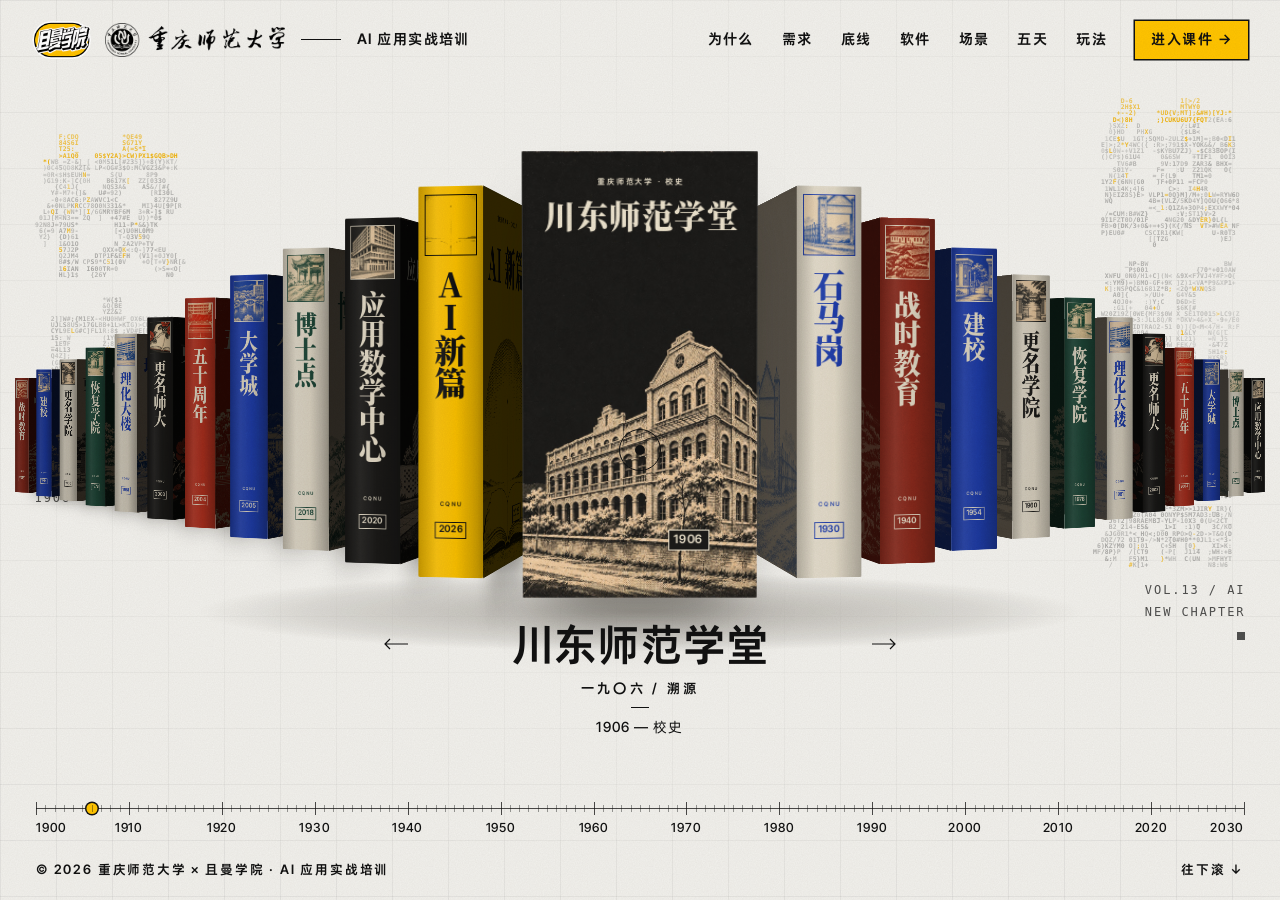
==== index.html @ 906b18b5 "重师大 AI 培训课件" ====
<!doctype html>
<html lang="zh-CN">
<head>
<meta charset="utf-8">
<meta name="viewport" content="width=device-width,initial-scale=1">
<title>重庆师范大学 · AI 应用实战培训</title>
<link rel="stylesheet" href="assets/fonts.css">
<link rel="stylesheet" href="assets/cover.css">
<link rel="stylesheet" href="assets/acts.css">
<link rel="stylesheet" href="assets/lab.css">
</head>
<body>
<div class="grain"></div>
<header class="top">
  <a class="brand lbl" href="#top"><img class="qm" src="img/brand/qieman.png" alt="且曼学院"><img class="cq" src="img/brand/cqnu-ink.png" alt="重庆师范大学"><i></i><span>AI 应用实战培训</span></a>
  <nav>
    <a class="lbl" href="#why">为什么</a>
    <a class="lbl" href="#needs">需求</a>
    <a class="lbl" href="#lines">底线</a>
    <a class="lbl" href="#tools">软件</a>
    <a class="lbl" href="#scenes">场景</a>
    <a class="lbl" href="#day1">五天</a>
    <a class="lbl" href="#rules">玩法</a>
    <a class="lbl cta" href="day.html?d=1">进入课件 →</a>
  </nav>
</header>

<!-- 第一幕：书架。滚一下翻一卷；最后一卷再滚一下（或点封面），停在《AI 新篇》上；再滚一下（或点书），掀开封面 -->
<canvas class="kanji kl" data-t="校史" aria-hidden="true"></canvas>
<canvas class="kanji kr" data-t="续新篇" aria-hidden="true"></canvas>
<div class="hud hl lbl" aria-hidden="true"><i></i>CQNU ARCHIVE<br>1906 — 2026</div>
<div class="hud hr lbl" aria-hidden="true">VOL.13 / AI<br>NEW CHAPTER<i></i></div>
<div class="floor" id="floor"></div>
<section class="shelf" id="shelf"><div class="stage" id="stage"></div></section>
<div class="play" id="play"><i></i></div>
<div class="cap" id="cap">
  <div class="mask mt"></div>
  <div class="mask ms"></div>
  <i class="rule"></i>
  <div class="mask my"></div>
</div>
<button class="arr prev" id="prev" aria-label="上一卷"><svg viewBox="0 0 25 12"><path d="M6 1L1 6l5 5M1 6h23"/></svg></button>
<button class="arr next" id="next" aria-label="下一卷"><svg viewBox="0 0 25 12"><path d="M19 1l5 5-5 5M24 6H1"/></svg></button>
<div class="tl" id="tl"><i class="line"></i><i class="dot" id="dot"></i></div>
<footer class="foot"><span class="lbl">© 2026 重庆师范大学 × 且曼学院 · AI 应用实战培训</span><span class="lbl">往下滚 ↓</span></footer>

<!-- 停在《AI 新篇》上时，左边的字 -->
<section class="tp" id="tp">
  <div class="m"><span class="lbl">重庆师范大学 × 且曼学院 / 2026</span></div>
  <div class="m"><h1>AI 新篇</h1></div>
  <div class="m"><p>五天 · 三个软件 · 每天带走一件作品</p></div>
  <div class="m"><span class="lbl hint">翻开 ↓</span></div>
</section>

<!-- 翻开之后的几幕：改文字直接改这里 -->
<main class="acts" id="acts" tabindex="-1">
<section class="act" id="why">
  <span class="ghost" aria-hidden="true">01</span>
  <header class="ah">
    <div class="m"><span class="lbl no"><b>01</b><i></i>WHY NOW</span></div>
    <div class="m"><h2>为什么是今年</h2></div>
  </header>
  <div class="whyw">
   <div class="why">
    <div class="wc rv" style="--i:0"><h3>国家在推</h3><ul><li><em>2025.08</em><span>国务院“人工智能+”行动</span></li><li><em>2026.04</em><span>教育部：教师智能素养标准、师范生培养改革</span></li></ul></div>
    <div class="wc rv" style="--i:1"><h3>规则已立</h3><ul><li><em>2025.09</em><span>AI 生成的内容，发布必须标识</span></li><li><em>2026.09</em><span>最高法：擅用他人形象构成侵权</span></li></ul></div>
    <div class="wc rv" style="--i:2"><h3>同行已动</h3><ul><li><em>北京大学</em><span>AI 宣传片《举火》</span></li><li><em>上海交大</em><span>AIGC 短片入选网信办年度精品</span></li></ul></div>
   </div>
  </div>
  <p class="punch rv" style="--i:4">师范院校宣传部门公开的 AIGC 作品还很少：<b>空白，也是机会。</b></p>
</section>
<section class="act pin" id="needs">
 <div class="sticky">
  <span class="ghost" aria-hidden="true">02</span>
  <header class="ah">
    <div class="m"><span class="lbl no"><b>02</b><i></i>NEEDS</span></div>
    <div class="m"><h2>26 条需求，其实是四类事</h2></div>
  </header>
  <div class="sw"><button type="button" class="on" data-v="a">原来的六类</button><button type="button" data-v="b">四类</button><span class="lbl">标签 = 第几天解决 · 往下滚自动重排</span></div>
  <div class="nd" id="nd" data-v="a">
   <div class="lay la on">
    <div class="grp a1"><div class="gh"><span>一 · 底线规范</span><b>3</b></div><div class="gl" data-slot="a1"><span class="chip" data-b="b5"><i>红线与保密</i><em>每天</em></span><span class="chip" data-b="b5"><i>版权与标识</i><em>D2</em></span><span class="chip" data-b="b5"><i>风险案例</i><em>D1</em></span></div></div>
    <div class="grp a2"><div class="gh"><span>二 · 基础工具入门</span><b>3</b></div><div class="gl" data-slot="a2"><span class="chip" data-b="b1"><i>提示词写法</i><em>每天</em></span><span class="chip" data-b="b1"><i>润色、摘要、纪要</i><em>D1</em></span><span class="chip" data-b="b4"><i>工具对比与台账</i><em>D1</em></span></div></div>
    <div class="grp a3"><div class="gh"><span>三 · 新闻稿件、通稿、采访素材</span><b>12</b></div><div class="gl" data-slot="a3"><span class="chip" data-b="b1"><i>新闻初稿与导语</i><em>D1</em></span><span class="chip" data-b="b1"><i>采访提纲</i><em>D4</em></span><span class="chip" data-b="b1"><i>事实校验</i><em>D4</em></span><span class="chip" data-b="b4"><i>新闻问答机器人</i><em>D5</em></span><span class="chip" data-b="b4"><i>AI 选题库</i><em>D4</em></span><span class="chip" data-b="b1"><i>推文与短视频脚本</i><em>D1</em></span><span class="chip" data-b="b2"><i>配图与海报</i><em>D2</em></span><span class="chip" data-b="b3"><i>字幕与辅助剪辑</i><em>D3</em></span><span class="chip" data-b="b3"><i>数字人、配音、配乐</i><em>D3</em></span><span class="chip" data-b="b4"><i>全流程方法</i><em>D4</em></span><span class="chip" data-b="b2"><i>素材审核与标识</i><em>D2</em></span><span class="chip" data-b="b2"><i>VI 规范初审</i><em>D5</em></span></div></div>
    <div class="grp a4"><div class="gh"><span>四 · 公文、通知、台账、会务</span><b>3</b></div><div class="gl" data-slot="a4"><span class="chip" data-b="b1"><i>方案、总结、通知</i><em>D1</em></span><span class="chip" data-b="b1"><i>表格与台账</i><em>D1</em></span><span class="chip" data-b="b1"><i>公文格式</i><em>D1</em></span></div></div>
    <div class="grp a5"><div class="gh"><span>五 · 理论学习、理论宣讲</span><b>3</b></div><div class="gl" data-slot="a5"><span class="chip" data-b="b1"><i>宣讲稿与提纲</i><em>D1</em></span><span class="chip" data-b="b1"><i>学习简报</i><em>D1</em></span><span class="chip" data-b="b1"><i>表述校对</i><em>D4</em></span></div></div>
    <div class="grp a6"><div class="gh"><span>六 · 舆情风控</span><b>2</b></div><div class="gl" data-slot="a6"><span class="chip" data-b="b4"><i>涉校信息研判</i><em>D5</em></span><span class="chip" data-b="b1"><i>处置预案与推演</i><em>D4</em></span></div></div>
   </div>
   <div class="lay lb">
    <div class="grp b1"><div class="gh"><u>文</u><span>文本类</span><b>13</b></div><div class="gl" data-slot="b1"></div></div>
    <div class="grp b2"><div class="gh"><u>图</u><span>图片类</span><b>3</b></div><div class="gl" data-slot="b2"></div></div>
    <div class="grp b3"><div class="gh"><u>影</u><span>视频类</span><b>2</b></div><div class="gl" data-slot="b3"></div></div>
    <div class="grp b4"><div class="gh"><u>码</u><span>代码类</span><b>5</b></div><div class="gl" data-slot="b4"></div></div>
    <div class="grp b5"><div class="gh"><span>底线规范</span><b>3</b></div><div class="gl" data-slot="b5"></div></div>
   </div>
  </div>
  <p class="punch pb">四类学会了，<b>所有工作都能套，教学也一样。</b></p>
 </div>
</section>
<section class="act dark" id="lines">
  <span class="ghost" aria-hidden="true">03</span>
  <header class="ah">
    <div class="m"><span class="lbl no"><b>03</b><i></i>RULES</span></div>
    <div class="m"><h2>先说底线</h2></div>
  </header>
  <ol class="ln">
    <li class="rv" style="--i:0"><svg viewBox="0 0 48 48"><rect x="9" y="21" width="30" height="20"/><path d="M15 21v-6a9 9 0 0 1 18 0v6M24 28v6"/></svg><h3>保密</h3><p>涉密、未公开、个人信息，不进联网 AI</p></li>
    <li class="rv" style="--i:1"><svg viewBox="0 0 48 48"><path d="M8 12h32v20H22l-8 7v-7H8z"/><path d="M16 20h16M16 26h10"/></svg><h3>表述</h3><p>以权威原文为准，标出处</p></li>
    <li class="rv" style="--i:2"><svg viewBox="0 0 48 48"><path d="M10 8h28v32H10z"/><path d="M16 18l3 3 6-6M16 30l3 3 6-6M29 19h4M29 31h4"/></svg><h3>事实</h3><p>人名、职务、时间、数字，逐条核</p></li>
    <li class="rv" style="--i:3"><svg viewBox="0 0 48 48"><circle cx="24" cy="18" r="8"/><path d="M9 41c1-9 7-13 15-13s14 4 15 13"/><path d="M36 8l4 4M40 8l-4 4"/></svg><h3>版权和肖像</h3><p>校徽用官方文件；真人形象要本人同意</p></li>
    <li class="rv" style="--i:4"><svg viewBox="0 0 48 48"><path d="M8 8h16l17 17-16 16L8 24z"/><circle cx="17" cy="17" r="3"/></svg><h3>标识</h3><p>对外发布，加 AI 标识</p></li>
  </ol>
  <p class="punch rv" style="--i:6">AI 出初稿，<b>人来核对和拍板。</b></p>
</section>
<section class="act" id="tools">
  <span class="ghost" aria-hidden="true">04</span>
  <header class="ah">
    <div class="m"><span class="lbl no"><b>04</b><i></i>TOOLS</span></div>
    <div class="m"><h2>四类事，三个软件就够</h2></div>
  </header>
  <div class="map" id="map">
   <div class="tyr">
    <div class="tn rv" style="--i:0" data-t="t1"><u>文</u><span>文本类</span><em>13 条</em></div>
    <div class="tn rv" style="--i:1" data-t="t2"><u>图</u><span>图片类</span><em>3 条</em></div>
    <div class="tn rv" style="--i:2" data-t="t3"><u>影</u><span>视频类</span><em>2 条</em></div>
    <div class="tn rv" style="--i:3" data-t="t4"><u>码</u><span>代码类</span><em>5 条</em></div>
   </div>
   <svg class="wires" id="wires" aria-hidden="true"></svg>
   <div class="tlr">
    <div class="tc rv" style="--i:5" data-from="t1 t4"><figure class="shot"><img src="img/tool/wb-site.jpg" alt="WorkBuddy 官网截图"></figure><div class="th"><img class="lg" src="img/tool/wb.svg" alt=""><h3>WorkBuddy</h3><span class="lbl">第 1、4 天</span></div><p class="what">腾讯出的 AI 办公助手。说一句话，它自己动手，交付文档、表格、PPT。</p><ul class="can"><li>读写文件夹</li><li>技能</li><li>定时任务</li><li>手机派活</li></ul></div>
    <div class="tc rv" style="--i:6" data-from="t2 t3"><figure class="shot"><img src="img/tool/rh-site.jpg" alt="RunningHub 官网截图"></figure><div class="th"><img class="lg" src="img/tool/rh.png" alt=""><h3>RunningHub</h3><span class="lbl">第 2、3 天</span></div><p class="what">国内的云端出图、出视频平台。</p><ul class="can"><li>海报配图</li><li>图生视频</li><li>数字人、配音</li></ul></div>
    <div class="tc rv" style="--i:7" data-from="t4"><figure class="shot"><img src="img/tool/ds-site.jpg" alt="DeepSeek Harness 官网截图"></figure><div class="th"><img class="lg" src="img/tool/ds.png" alt=""><h3>DeepSeek Harness</h3><span class="lbl">第 5 天</span></div><p class="what">深度求索开源的智能体工作台，装在自己电脑上。</p><ul class="can"><li>本地工作区</li><li>插件</li><li>自己的工作台</li></ul></div>
   </div>
  </div>
</section>
<section class="act" id="scenes">
  <span class="ghost" aria-hidden="true">05</span>
  <header class="ah">
    <div class="m"><span class="lbl no"><b>05</b><i></i>SCENES</span></div>
    <div class="m"><h2>学一个，会一类</h2></div>
  </header>
  <div class="scs">
   <div class="scc rv" style="--i:0"><div class="sci n1"><img src="img/day/d1.jpg" alt="" loading="lazy"></div><div class="lt"><u>文</u><h3>文本类</h3></div><p><b>课上做</b>一页简报 · 热点早报 · 汇报稿</p><p><b>之后自己能做</b>新闻稿、推文、纪要、公文、教案</p></div>
   <div class="scc rv" style="--i:1"><div class="sci n3"><img src="img/poster/p03.jpg" alt="" loading="lazy"><img src="img/poster/p04.jpg" alt="" loading="lazy"><img src="img/poster/p09.jpg" alt="" loading="lazy"></div><div class="lt"><u>图</u><h3>图片类</h3></div><p><b>课上做</b>活动海报 · 老照片修复</p><p><b>之后自己能做</b>表情包、节气海报、绘本、课件配图</p></div>
   <div class="scc rv" style="--i:2"><div class="sci n2"><img src="img/video/v1.jpg" alt="" loading="lazy"><img src="img/video/v2.jpg" alt="" loading="lazy"></div><div class="lt"><u>影</u><h3>视频类</h3></div><p><b>课上做</b>15 秒校园短片</p><p><b>之后自己能做</b>宣传片、今昔对比、数字人播报、微课</p></div>
   <div class="scc rv" style="--i:3"><div class="sci n3"><img src="img/works/album-shelf.jpg" alt="" loading="lazy"><img src="img/works/neuron.jpg" alt="" loading="lazy"><img src="img/works/lushan.jpg" alt="" loading="lazy"></div><div class="lt"><u>码</u><h3>代码类</h3></div><p><b>课上做</b>活动出整套 · 数字员工</p><p><b>之后自己能做</b>选题提醒、教学小游戏、互动课件</p></div>
  </div>
  <a class="cases rv" style="--i:5" href="https://cqnu-ai-cases.vercel.app" target="_blank" rel="noopener">
   <div class="ct"><b class="cu" data-to="100">0</b><sup>+</sup><strong>课后还有 100 多个案例</strong><span class="lbl">打开案例库 →</span></div>
   <div class="mq"><div class="mr"><img src="img/works/album-shelf.jpg" alt="" loading="lazy"><img src="img/works/neuron.jpg" alt="" loading="lazy"><img src="img/works/invite-poster.jpg" alt="" loading="lazy"><img src="img/works/lushan.jpg" alt="" loading="lazy"><img src="img/works/sketchbook.jpg" alt="" loading="lazy"><img src="img/works/root-lab.jpg" alt="" loading="lazy"><img src="img/works/grad-poster-1.jpg" alt="" loading="lazy"><img src="img/works/album-shelf.jpg" alt="" loading="lazy"><img src="img/works/neuron.jpg" alt="" loading="lazy"><img src="img/works/invite-poster.jpg" alt="" loading="lazy"><img src="img/works/lushan.jpg" alt="" loading="lazy"><img src="img/works/sketchbook.jpg" alt="" loading="lazy"><img src="img/works/root-lab.jpg" alt="" loading="lazy"><img src="img/works/grad-poster-1.jpg" alt="" loading="lazy"></div><div class="mr rev"><img src="img/works/album-open.jpg" alt="" loading="lazy"><img src="img/works/orbital.jpg" alt="" loading="lazy"><img src="img/works/poster-formal.jpg" alt="" loading="lazy"><img src="img/works/train-lab.jpg" alt="" loading="lazy"><img src="img/works/lushan-2.jpg" alt="" loading="lazy"><img src="img/works/neuron-soma.jpg" alt="" loading="lazy"><img src="img/works/album-wall.jpg" alt="" loading="lazy"><img src="img/works/album-open.jpg" alt="" loading="lazy"><img src="img/works/orbital.jpg" alt="" loading="lazy"><img src="img/works/poster-formal.jpg" alt="" loading="lazy"><img src="img/works/train-lab.jpg" alt="" loading="lazy"><img src="img/works/lushan-2.jpg" alt="" loading="lazy"><img src="img/works/neuron-soma.jpg" alt="" loading="lazy"><img src="img/works/album-wall.jpg" alt="" loading="lazy"></div></div>
  </a>
</section>
<section class="act day" id="day1">
  <div class="dw">
   <div class="dl">
    <div class="m"><span class="lbl no"><b>第 1 天</b><i></i><img class="lg" src="img/tool/wb.svg" alt="">WorkBuddy</span></div>
    <div class="m"><h2>AI 智能体与办公提效</h2></div>
    <div class="con rv" style="--i:1"><span class="lbl">先讲清楚</span><button type="button" data-x="agent">Agent<i>▸</i></button><button type="button" data-x="mcp">MCP<i>▸</i></button><button type="button" data-x="skill">Skill<i>▸</i></button></div>
    <div class="rl rv" style="--i:2"><span class="lbl">带着做</span><button type="button" data-r="0" class="on">宣传部</button><button type="button" data-r="1">二级部门</button><button type="button" data-r="2">教学岗</button><button type="button" data-r="3">学生</button></div>
    <ol class="cs3">
     <li class="rv" style="--i:3"><b>01</b><h3>一份材料变一页简报</h3><p><em data-r="0" class="on">讲话稿、活动通稿</em><em data-r="1">本单位的通知、总结</em><em data-r="2">一节课的教案或一篇课文</em><em data-r="3">一篇论文或课程笔记</em></p></li>
     <li class="rv" style="--i:4"><b>02</b><h3>热点早报</h3><p><em data-r="0" class="on">宣传和理论热点</em><em data-r="1">本领域动态（学工、教务、科研）</em><em data-r="2">本学科的教研动态</em><em data-r="3">教资、考研、招聘信息</em></p></li>
     <li class="rv" style="--i:5"><b>03</b><h3>向上汇报的稿子</h3><p><em data-r="0" class="on">公众号年度运营汇报</em><em data-r="1">本单位账号数据或年度工作总结</em><em data-r="2">学期教学总结、成绩分析</em><em data-r="3">实习总结、社团或学生会述职</em></p></li>
     <li class="rv" style="--i:6"><b>04</b><h3>把自己的写法存成技能</h3><p><em data-r="0" class="on">学校新闻稿的写法</em><em data-r="1">本单位通知的格式</em><em data-r="2">自己的教案模板</em><em data-r="3">课程论文的格式</em></p></li>
    </ol>
    <div class="out rv" style="--i:7"><span class="lbl">带走</span>每天推到手机的早报 · 一个自己的写作技能</div>
    <a class="lbl go1 rv" style="--i:8" href="day.html?d=1">打开第 1 天的课件 →</a>
   </div>
   <div class="dr"><img src="img/day/d1.jpg" alt="" loading="lazy"><b class="dn">01</b><span class="lbl dk">DAY 1 / 5</span><span class="lbl dt2"><img class="lg" src="img/tool/wb.svg" alt="">WorkBuddy</span></div>
  </div>
</section>
<section class="act day" id="day2">
  <div class="dw">
   <div class="dl">
    <div class="m"><span class="lbl no"><b>第 2 天</b><i></i><img class="lg" src="img/tool/rh.png" alt="">RunningHub</span></div>
    <div class="m"><h2>AIGC 视觉创作</h2></div>
    <div class="con rv" style="--i:1"><span class="lbl">先讲清楚</span><button type="button" data-x="diffuse">生图原理<i>▸</i></button><button type="button" data-x="prompt">提示词六要素<i>▸</i></button></div>
    <div class="rl rv" style="--i:2"><span class="lbl">带着做</span><button type="button" data-r="0" class="on">宣传部</button><button type="button" data-r="1">二级部门</button><button type="button" data-r="2">教学岗</button><button type="button" data-r="3">学生</button></div>
    <ol class="cs3">
     <li class="rv" style="--i:3"><b>01</b><h3>活动海报</h3><p><em data-r="0" class="on">新闻宣传活动月</em><em data-r="1">本单位的讲座、会议</em><em data-r="2">课程封面、公开课</em><em data-r="3">社团招新、班会</em></p></li>
     <li class="rv" style="--i:4"><b>02</b><h3>老照片修复上色</h3><p><em data-r="0" class="on">校史老照片</em><em data-r="1">院系老照片</em><em data-r="2">学科史料图片</em><em data-r="3">家里的老照片</em></p></li>
     <li class="rv" style="--i:5"><b>03</b><h3>一图读懂</h3><p><em data-r="0" class="on">讲话要点</em><em data-r="1">办事流程、指南</em><em data-r="2">一节课的知识点</em><em data-r="3">课程笔记</em></p></li>
     <li class="rv" style="--i:6"><b>04</b><h3>节日海报、表情包</h3><p><em data-r="0" class="on">学校官方账号</em><em data-r="1">本单位公众号</em><em data-r="2">班级群</em><em data-r="3">社团账号</em></p></li>
    </ol>
    <div class="out rv" style="--i:7"><span class="lbl">带走</span>一张能发的海报 · 一组修复好的老照片</div>
    <a class="lbl go1 rv" style="--i:8" href="day.html?d=2">打开第 2 天的课件 →</a>
   </div>
   <div class="dr"><img src="img/day/d2.jpg" alt="" loading="lazy"><b class="dn">02</b><span class="lbl dk">DAY 2 / 5</span><span class="lbl dt2"><img class="lg" src="img/tool/rh.png" alt="">RunningHub</span></div>
  </div>
</section>
<section class="act day" id="day3">
  <div class="dw">
   <div class="dl">
    <div class="m"><span class="lbl no"><b>第 3 天</b><i></i><img class="lg" src="img/tool/rh.png" alt="">RunningHub · 剪映</span></div>
    <div class="m"><h2>AIGC 视频创作</h2></div>
    <div class="con rv" style="--i:1"><span class="lbl">先讲清楚</span><button type="button" data-x="vtypes">视频生成的几类<i>▸</i></button><button type="button" data-x="camera">镜头语言<i>▸</i></button></div>
    <div class="rl rv" style="--i:2"><span class="lbl">带着做</span><button type="button" data-r="0" class="on">宣传部</button><button type="button" data-r="1">二级部门</button><button type="button" data-r="2">教学岗</button><button type="button" data-r="3">学生</button></div>
    <ol class="cs3">
     <li class="rv" style="--i:3"><b>01</b><h3>三张照片，变 15 秒短片</h3><p><em data-r="0" class="on">校园风景</em><em data-r="1">本单位活动照片</em><em data-r="2">课堂、实验照片</em><em data-r="3">社团活动照片</em></p></li>
     <li class="rv" style="--i:4"><b>02</b><h3>老照片动起来</h3><p><em data-r="0" class="on">校史老照片</em><em data-r="1">院系老照片</em><em data-r="2">学科人物、史料</em><em data-r="3">毕业合影</em></p></li>
     <li class="rv" style="--i:5"><b>03</b><h3>数字人播报</h3><p><em data-r="0" class="on">一条校园新闻</em><em data-r="1">一则通知</em><em data-r="2">微课开场</em><em data-r="3">自我介绍</em></p></li>
     <li class="rv" style="--i:6"><b>04</b><h3>活动快剪</h3><p><em data-r="0" class="on">开学典礼</em><em data-r="1">本单位的一场活动</em><em data-r="2">公开课片段</em><em data-r="3">晚会、比赛</em></p></li>
    </ol>
    <div class="out rv" style="--i:7"><span class="lbl">带走</span>一条 15 秒短片 · 一条自选短片</div>
    <a class="lbl go1 rv" style="--i:8" href="day.html?d=3">打开第 3 天的课件 →</a>
   </div>
   <div class="dr"><img src="img/day/d3.jpg" alt="" loading="lazy"><b class="dn">03</b><span class="lbl dk">DAY 3 / 5</span><span class="lbl dt2"><img class="lg" src="img/tool/rh.png" alt="">RunningHub · 剪映</span></div>
  </div>
</section>
<section class="act day" id="day4">
  <div class="dw">
   <div class="dl">
    <div class="m"><span class="lbl no"><b>第 4 天</b><i></i><img class="lg" src="img/tool/wb.svg" alt="">WorkBuddy · RunningHub</span></div>
    <div class="m"><h2>宣传工作流与自动化</h2></div>
    <div class="con rv" style="--i:1"><span class="lbl">先讲清楚</span><button type="button" data-x="flow">工作流和检查点<i>▸</i></button></div>
    <div class="rl rv" style="--i:2"><span class="lbl">带着做</span><button type="button" data-r="0" class="on">宣传部</button><button type="button" data-r="1">二级部门</button><button type="button" data-r="2">教学岗</button><button type="button" data-r="3">学生</button></div>
    <ol class="cs3">
     <li class="rv" style="--i:3"><b>01</b><h3>一场活动的宣传，一次出齐</h3><p><em data-r="0" class="on">办学 120 周年、美术展开幕式</em><em data-r="1">本单位的一场活动</em><em data-r="2">一堂公开课</em><em data-r="3">一场社团活动</em></p></li>
     <li class="rv" style="--i:4"><b>02</b><h3>数字员工</h3><p><em data-r="0" class="on">早报、校历选题提醒</em><em data-r="1">周报、截止日期提醒</em><em data-r="2">备课资料、作业提醒</em><em data-r="3">考试、报名提醒</em></p></li>
     <li class="rv" style="--i:5"><b>03</b><h3>黑客松</h3><p><em class="on">抽命题，现场做</em></p></li>
    </ol>
    <div class="out rv" style="--i:7"><span class="lbl">带走</span>“活动出整套”技能 · 一个自动跑的数字员工</div>
    <a class="lbl go1 rv" style="--i:8" href="day.html?d=4">打开第 4 天的课件 →</a>
   </div>
   <div class="dr"><img src="img/day/d4.jpg" alt="" loading="lazy"><b class="dn">04</b><span class="lbl dk">DAY 4 / 5</span><span class="lbl dt2"><img class="lg" src="img/tool/wb.svg" alt="">WorkBuddy · RunningHub</span></div>
  </div>
</section>
<section class="act day" id="day5">
  <div class="dw">
   <div class="dl">
    <div class="m"><span class="lbl no"><b>第 5 天</b><i></i><img class="lg" src="img/tool/ds.png" alt="">DeepSeek Harness</span></div>
    <div class="m"><h2>综合应用与成果展示</h2></div>
    <div class="con rv" style="--i:1"><span class="lbl">先讲清楚</span><button type="button" data-x="harness">模型和底盘<i>▸</i></button></div>
    <div class="rl rv" style="--i:2"><span class="lbl">带着做</span></div>
    <ol class="cs3">
     <li class="rv" style="--i:3"><b>01</b><h3>内容工作台</h3><p><em class="on">演示</em></p></li>
     <li class="rv" style="--i:4"><b>02</b><h3>我教你一招</h3><p><em class="on">每人 3 分钟</em></p></li>
     <li class="rv" style="--i:5"><b>03</b><h3>路演和颁奖</h3><p><em class="on">每组一位</em></p></li>
    </ol>
    <div class="out rv" style="--i:7"><span class="lbl">带走</span>个人作品集 · “AI 种子教师”工牌</div>
    <a class="lbl go1 rv" style="--i:8" href="day.html?d=5">打开第 5 天的课件 →</a>
   </div>
   <div class="dr"><img src="img/day/d5.jpg" alt="" loading="lazy"><b class="dn">05</b><span class="lbl dk">DAY 5 / 5</span><span class="lbl dt2"><img class="lg" src="img/tool/ds.png" alt="">DeepSeek Harness</span></div>
  </div>
</section>
<section class="act" id="rules">
 <div class="pw">
  <div class="pleft">
  <header class="ah">
    <div class="m"><span class="lbl no"><b>07</b><i></i>PLAY</span></div>
    <div class="m"><h2>怎么玩</h2></div>
  </header>
   <ol class="pl" id="pl">
    <li class="rv on" style="--i:1" data-v="0"><b>01</b><h3>AI 工牌</h3><p>课表、提醒、交作业、看分数</p></li>
    <li class="rv" style="--i:2" data-v="1"><b>02</b><h3>组队</h3><p>第 2 或第 3 天，4–5 人一组</p></li>
    <li class="rv" style="--i:3" data-v="2"><b>03</b><h3>比赛</h3><p>当天作品 + 限时挑战卡</p></li>
    <li class="rv" style="--i:4" data-v="3"><b>04</b><h3>排名</h3><p>评委打分 + 观众投票，只公布前三</p></li>
    <li class="rv" style="--i:5" data-v="4"><b>05</b><h3>奖惩</h3><p>垫底转趣味转盘；交齐作品，解锁“AI 种子教师”</p></li>
   </ol>
  </div>
  <div class="hang" id="hang">
   <div class="lany"><i class="s1"><em>QIEMAN · CQNU AI · QIEMAN · CQNU AI · QIEMAN · CQNU AI · QIEMAN · CQNU AI</em></i><i class="s2"><em>CQNU AI · QIEMAN · CQNU AI · QIEMAN · CQNU AI · QIEMAN · CQNU AI · QIEMAN</em></i><i class="buckle"></i><i class="ring"></i><i class="hook"></i></div>
   <div class="pp3" id="pp3"><div class="pp" id="pp">
     <i class="ppb"></i><i class="ppe e1"></i><i class="ppe e2"></i><i class="ppe e3"></i><i class="ppe e4"></i><i class="ppe e5"></i>
     <div class="ppf">
      <i class="scw a"></i><i class="scw b"></i><i class="scw c"></i><i class="scw d"></i><i class="led"></i><i class="knob"></i><i class="usb"></i><i class="wire"></i>
      <div class="bez"><div class="scr" id="scr">
       <div class="st"><b>09:40</b><span>MON</span><em><u></u>85%</em></div>
       <div class="vw on" data-v="0"><div class="who"><img src="img/badge/avatar.png" alt=""><div><strong>示例学员</strong><span>Token值</span><b>666</b><i><u></u></i><small>/ 40000</small></div></div><div class="tiles"><span class="on">GAME<svg viewBox="0 0 24 24"><path d="M6 3l15 9-15 9z"/></svg></span><span>IMAGE<svg viewBox="0 0 24 24"><path d="M2 4h20v16H2z M5 17l5-6 4 4 2-2 3 4z"/></svg></span></div></div>
       <div class="vw" data-v="1"><div class="vh">TEAM 03</div><div class="team"><i></i><i></i><i></i><i></i><i class="add">+</i></div><div class="vs">4 / 5 人</div><div class="vb">等待队友加入</div></div>
       <div class="vw" data-v="2"><div class="vh">限时挑战</div><div class="clock">14:59</div><div class="vs">今日命题</div><div class="vb y">活动海报</div></div>
       <div class="vw" data-v="3"><div class="vh">RANK</div><ol class="rank"><li><b>1</b><i style="--w:96%"></i></li><li><b>2</b><i style="--w:82%"></i></li><li><b>3</b><i style="--w:71%"></i></li></ol><div class="vs">只公布前三</div></div>
       <div class="vw" data-v="4"><div class="vh">UNLOCKED</div><div class="wheel"></div><div class="vb y">AI 种子教师</div></div>
      </div></div>
      <div class="plate"><i></i><span>The Open Wearable AI Passport</span></div><i class="spk"></i>
     </div>
     <div class="ppg"><i class="slot"></i><i class="sbtn b1"></i><i class="sbtn b2"></i><i class="sbtn b3"></i></div>
   </div></div>
  </div>
 </div>
</section>
<section class="act" id="take">
  <span class="ghost" aria-hidden="true">08</span>
  <header class="ah">
    <div class="m"><span class="lbl no"><b>08</b><i></i>AFTER</span></div>
    <div class="m"><h2>五天之后，带走这些</h2></div>
  </header>
  <div class="tk6">
   <div class="tkc rv" style="--i:0"><b>01</b><h3>作品集</h3><p>每人一个能分享的链接</p></div>
   <div class="tkc rv" style="--i:1"><b>02</b><h3>技能和数字员工</h3><p>回去接着用</p></div>
   <div class="tkc rv" style="--i:2"><b>03</b><h3>工牌和证书</h3><p>“AI 种子教师”</p></div>
   <div class="tkc rv" style="--i:3"><b>04</b><h3>100+ 案例库</h3><p>照着扩展，持续更新</p></div>
   <div class="tkc rv" style="--i:4"><b>05</b><h3>内容工作台</h3><p>结业当天装进电脑</p></div>
   <div class="tkc rv" style="--i:5"><b>06</b><h3>班级群</h3><p>资料、回放、答疑</p></div>
  </div>
  <div class="by rv" style="--i:6"><img src="img/brand/cqnu-ink.png" alt="重庆师范大学"><i>×</i><img src="img/brand/qieman.png" alt="且曼学院"></div>
  <a class="go rv" style="--i:7" href="day.html?d=1"><span class="lbl">开始上课</span><strong>进入第 1 天</strong><i>→</i></a>
</section>
</main>

<!-- 概念图示：点“先讲清楚”后面的词打开 -->
<div class="lab" id="lab" aria-hidden="true">
  <header class="labh"><span class="lbl">先讲清楚</span><nav class="labt" id="labt"></nav><button type="button" class="labx" id="labx" aria-label="关闭">×</button></header>
  <div class="labb" id="labb"></div>
</div>

<div class="cursor" id="cursor"><i class="cr"></i><i class="cd"></i><span>OPEN<br>翻开</span></div>
<div class="probe" id="probe"></div>
<script src="assets/shelf-data.js"></script>
<script src="assets/cover.js"></script>
<script src="assets/acts.js"></script>
<script src="assets/lab.js"></script>
</body>
</html>
---- assets/fonts.css ----
/* 字体：Inter Tight（拉丁和数字）、阿里巴巴普惠体（中文无衬线）、Noto Serif SC（书脊和封面题名、详情正文）。
   都按页面实际用字裁过，改了文字后在 课件/ 下跑 python3 tools/make_fonts.py。 */
@font-face{font-family:"Inter Tight";src:url(../fonts/intertight.woff2) format("woff2");font-weight:100 900;font-display:swap;unicode-range:U+0000-024F,U+2000-206F,U+2190-21FF}
@font-face{font-family:"CQ Sans";src:url(../fonts/sans-400.woff2) format("woff2");font-weight:100 500;font-display:swap}
@font-face{font-family:"CQ Sans";src:url(../fonts/sans-700.woff2) format("woff2");font-weight:600 900;font-display:swap}
@font-face{font-family:"CQ Big";src:url(../fonts/sans-900.woff2) format("woff2");font-weight:800;font-display:block}
@font-face{font-family:"CQ Serif";src:url(../fonts/serif-400.woff2) format("woff2");font-weight:400;font-display:swap}
@font-face{font-family:"CQ Serif";src:url(../fonts/serif-900.woff2) format("woff2");font-weight:900;font-display:swap}
---- assets/cover.css ----
/* 封面：弧形书架（几何照 "Leon Vasari: Curved VHS Archive" 的说明）+ 立体的《AI 新篇》+ 掀开封面。
   页面本身不滚动（没有滚动条）：滚轮和触控板的手势一次走一步，由 cover.js 管。 */
:root{
  --paper:#F1F0EC; --sheet:#FAFAF7; --ink:#111111; --muted:#6B6963; --cobalt:#111111; --yl:#FFC400; --red:#B8321F; --rule:rgba(20,20,20,.9);
  --ease:cubic-bezier(.2,.8,.2,1);
  --H:min(47vh,33vw); --cy:41%;
  --a:0;                                   /* 书架退场的进度 0→1，cover.js 每帧写 */
  --sans:"Inter Tight","CQ Sans","PingFang SC","Microsoft YaHei",system-ui,sans-serif;
  --serif:"CQ Serif","Songti SC","STSong",Georgia,serif;
}
@media (max-width:767px){ :root{ --H:min(68vw,40svh); --cy:43%; } }
*{box-sizing:border-box;margin:0;padding:0}
html,body{height:100%;overflow:hidden;background:var(--paper)}
body{color:var(--ink);font-family:var(--sans);user-select:none;-webkit-user-select:none;-webkit-font-smoothing:antialiased}
a{color:inherit;text-decoration:none}
button{font:inherit;color:inherit;background:none;border:0}
body.cur, body.cur *{cursor:none !important}
.probe{position:fixed;left:-9px;top:0;width:1px;height:var(--H);visibility:hidden;pointer-events:none}

.grain{position:fixed;inset:0;z-index:90;pointer-events:none;mix-blend-mode:multiply;opacity:.6;
  background-image:url("data:image/svg+xml;utf8,<svg xmlns='http://www.w3.org/2000/svg' width='220' height='220'><filter id='n'><feTurbulence type='fractalNoise' baseFrequency='.85' numOctaves='3' stitchTiles='stitch'/><feColorMatrix values='0 0 0 0 .45  0 0 0 0 .42  0 0 0 0 .38  0 0 0 .22 0'/></filter><rect width='100%' height='100%' filter='url(%23n)'/></svg>")}

.lbl{font:600 11.5px/1 var(--sans);letter-spacing:.14em;text-transform:uppercase}

/* 顶栏 */
.top{position:fixed;left:0;right:0;top:0;height:76px;padding:0 36px;display:flex;align-items:center;justify-content:space-between;color:var(--cobalt);z-index:80;border-bottom:1px solid transparent;transition:background-color .4s,border-color .4s,height .5s var(--ease),color .4s}
.top.solid{background:var(--sheet);border-bottom-color:rgba(17,17,17,.2);height:58px}
.brand{display:flex;align-items:center;gap:16px}
.brand i{display:block;width:40px;height:1px;background:currentColor}
.top nav{display:flex;align-items:center;gap:26px}
.top nav a{position:relative;padding:6px 0}
.top nav a:not(.cta)::after{content:"";position:absolute;left:0;right:0;bottom:0;height:1.5px;background:currentColor;transform:scaleX(0);transform-origin:0 50%;transition:transform .45s var(--ease)}
.top nav a.on::after,.top nav a:not(.cta):hover::after{transform:scaleX(1)}
.top .cta{display:inline-flex;align-items:center;height:32px;padding:0 14px;background:var(--yl);color:#111;box-shadow:0 0 0 1.5px #111}
.brand .qm{height:32px;width:auto;display:block;margin-right:-2px}
.brand .cq{height:30px;width:auto;display:block;filter:brightness(0)}

/* 两侧大字：描边 + 扫描线，一道黄光慢慢扫过；旁边两行小字像档案编号。退场时往两边滑出去 */
body::before{content:"";position:fixed;inset:0;z-index:0;pointer-events:none;
  background:linear-gradient(rgba(17,17,17,.05) 1px,transparent 1px) 0 0/100% 56px,linear-gradient(90deg,rgba(17,17,17,.05) 1px,transparent 1px) 0 0/56px 100%;
  -webkit-mask:radial-gradient(70% 60% at 50% 42%,transparent 30%,#000);mask:radial-gradient(70% 60% at 50% 42%,transparent 30%,#000)}
.kanji{position:fixed;z-index:1;pointer-events:none}   /* 画布：cover.js 把字拆成小方块画上去，下半截往外散开 */
.kl{left:0;top:0;transform:translateX(calc(var(--a) * -34vw))}
.kr{left:0;top:0;transform:translateX(calc(var(--a) * 34vw))}
.hud{position:fixed;z-index:2;pointer-events:none;font-family:ui-monospace,"SF Mono",Menlo,Consolas,monospace;font-weight:500;font-size:10.5px;line-height:1.8;letter-spacing:.16em;color:var(--ink);opacity:.72}
.hud i{display:block;width:8px;height:8px;background:#111;animation:blink 1.6s steps(2,jump-none) infinite}
@keyframes blink{50%{background:transparent}}
.hl{left:2.7vw;top:calc(13vh + min(40vh,26vw));transform:translateX(calc(var(--a) * -34vw))}
.hl i{margin-bottom:9px}
.hr{right:2.7vw;top:calc(9vh + min(59vh,39vw));text-align:right;transform:translateX(calc(var(--a) * 34vw))}
.hr i{margin:9px 0 0 auto}

.floor{position:fixed;left:50%;top:calc(var(--cy) + var(--H) * .47);width:min(96vw,calc(var(--H) * 3.6));height:calc(var(--H) * .26);margin-left:calc(min(96vw,calc(var(--H) * 3.6)) / -2);z-index:2;pointer-events:none;will-change:transform;
  background:radial-gradient(50% 50% at 50% 40%,rgba(40,32,20,.30),rgba(40,32,20,.10) 55%,transparent 72%)}

/* 书架 */
.shelf{position:fixed;left:0;right:0;top:calc(var(--cy) - var(--H) / 2 - 50px);height:calc(var(--H) + 100px);perspective:1400px;perspective-origin:50% 50%;z-index:10;touch-action:none}
.stage{position:absolute;left:50%;top:50%;width:0;height:0;transform-style:preserve-3d}
.tape{position:absolute;left:0;top:0;width:0;height:0;transform-style:preserve-3d;will-change:transform}
.sp,.cv,.bk{position:absolute;top:calc(var(--H) / -2);height:var(--H);backface-visibility:hidden;-webkit-backface-visibility:hidden;border-radius:2px;overflow:hidden;background:var(--c);color:var(--k)}
.sp{left:calc(var(--ws) / -2);width:var(--ws);transform:translateZ(calc(var(--d) / 2))}
.cv{left:calc(var(--d) / -2);width:var(--d);transform:rotateY(90deg) translateZ(calc(var(--ws) / 2));box-shadow:0 34px 60px -30px rgba(20,16,10,.6)}
.bk{left:calc(var(--d) / -2);width:var(--d);transform:rotateY(-90deg) translateZ(calc(var(--ws) / 2))}
.bk .art{transform:scaleX(-1);opacity:.5}
.sp::after,.cv::after,.bk::after{content:"";position:absolute;inset:0;background:#000;opacity:var(--shade,0);pointer-events:none}
.wear{position:absolute;inset:0;background:url(../img/shelf/wear.jpg) center/cover;mix-blend-mode:overlay;opacity:.7;pointer-events:none}
.edge{position:absolute;inset:0;pointer-events:none;box-shadow:inset 0 0 0 1px rgba(255,255,255,.10),inset 0 0 .9em rgba(0,0,0,.22)}

/* 书脊 */
.lit{position:absolute;inset:0;background:linear-gradient(90deg,rgba(0,0,0,.20),rgba(255,255,255,.07) 28%,rgba(0,0,0,0) 58%,rgba(0,0,0,.24));pointer-events:none}
.pic{position:absolute;left:1.5em;right:1.5em;top:2.2em;height:15.5em;background-size:auto 250%;background-repeat:no-repeat;border:1px solid currentColor}
.ttl{position:absolute;left:0;right:0;top:21em;bottom:19.5em;display:flex;align-items:center;justify-content:flex-start;writing-mode:vertical-rl;text-orientation:upright;font-family:var(--serif);font-weight:900;line-height:1;letter-spacing:.06em;white-space:nowrap}
.ttl span{margin:0 auto}
.sp small,.hsp small{position:absolute;left:0;right:0;bottom:11.6em;text-align:center;font:600 1.55em/1 var(--sans);letter-spacing:.2em;padding-left:.2em;opacity:.9}
.yr{position:absolute;left:50%;bottom:4em;transform:translateX(-50%);font:600 2.5em/1 var(--sans);letter-spacing:.04em;padding:.28em .32em;border:1px solid currentColor}

/* 封面 */
.art{position:absolute;inset:0;background-size:cover;background-position:center}
.cvt{position:absolute;left:5em;right:5em;top:6em;text-align:center}
.cvt small{display:block;font:600 1.75em/1 var(--sans);letter-spacing:.24em;padding-left:.24em}
.cvt b{display:block;margin-top:.34em;font-family:var(--serif);font-weight:900;line-height:1.12;letter-spacing:.02em;white-space:nowrap}
.bdg{position:absolute;right:4em;bottom:4em;font:600 2.7em/1 var(--sans);letter-spacing:.06em;padding:.3em .42em;border:1.5px solid currentColor;background:var(--c)}

/* 立体的《AI 新篇》：一个有六个面的盒子，封面沿书脊那条边掀开 */
.hb{position:absolute;left:0;top:0;width:0;height:0;transform-style:preserve-3d;display:none;will-change:transform;--c:#FFC400;--k:#111;color:var(--k)}
/* 今年这一卷：把蓝色的画转成黑色，叠在黄色封面上 */
.crs .art,.crs .pic{filter:grayscale(1) contrast(1.55) brightness(1.2);mix-blend-mode:multiply}
.crs .wear{opacity:.35}
.hb.on{display:block}
.hb>*,.hcv>*{position:absolute;backface-visibility:hidden;-webkit-backface-visibility:hidden}
.hf{left:calc(var(--d) / -2);top:calc(var(--H) / -2);width:var(--d);height:var(--H);border-radius:2px;overflow:hidden;background:var(--c)}
.hpage{transform:translateZ(calc(var(--ws) / 2 - 1px));background:var(--sheet)}
.hpage::before{content:"";position:absolute;inset:0;z-index:1;background:linear-gradient(90deg,rgba(40,32,20,.34),rgba(40,32,20,.10) 6%,rgba(40,32,20,.03) 14%,transparent 24%);opacity:var(--fold,1)}
.hpage::after{content:"";position:absolute;right:0;top:0;bottom:0;width:1.1em;background:repeating-linear-gradient(90deg,transparent 0 .2em,rgba(0,0,0,.08) .2em .26em);opacity:var(--fold,1)}
/* 扉页 */
.tpg{position:absolute;inset:0;display:flex;flex-direction:column;align-items:center;justify-content:center;text-align:center;color:#111;opacity:calc((var(--fold,1) - .5) * 2.4)}
.tpg small{font:600 1.5em/1 var(--sans);letter-spacing:.32em;padding-left:.32em}
.tpg b{font:900 9.4em/1.1 var(--serif);margin:.32em 0 .1em;white-space:nowrap}
.tpg u{display:block;width:5em;height:.5em;background:var(--yl);margin:1.6em 0 1.8em}
.tpg span{font:600 1.9em/1 var(--sans);letter-spacing:.22em;padding-left:.22em}
.tlg{display:flex;align-items:center;justify-content:center;gap:1.5em;margin-top:8em}
.tlg img{display:block;height:4.4em;width:auto}
.tlg img:first-child{filter:brightness(0)}
.tlg img:last-child{height:5.6em}
.tlg i{font:400 2.2em/1 var(--sans);font-style:normal;color:#555}
.tpg em{font:600 1.3em/1 var(--sans);font-style:normal;letter-spacing:.3em;margin-top:2em;color:#555}
.hback{transform:rotateY(180deg) translateZ(calc(var(--ws) / 2))}
.hsp{left:calc(var(--ws) / -2);top:calc(var(--H) / -2);width:var(--ws);height:var(--H);transform:rotateY(-90deg) translateZ(calc(var(--d) / 2));background:var(--c);overflow:hidden;border-radius:2px}
.hfore{left:calc(var(--ws) / -2);top:calc(var(--H) / -2);width:var(--ws);height:var(--H);transform:rotateY(90deg) translateZ(calc(var(--d) / 2 - 3px));background:linear-gradient(90deg,rgba(0,0,0,.16),transparent 14%,transparent 86%,rgba(0,0,0,.16)),linear-gradient(180deg,rgba(0,0,0,.06),transparent 5%,transparent 95%,rgba(0,0,0,.08)),repeating-linear-gradient(90deg,#f7f4ec 0 2px,#efebe0 2px 3px)}
.htop,.hbot{left:calc(var(--d) / -2);top:calc(var(--ws) / -2);width:var(--d);height:var(--ws);background:linear-gradient(0deg,rgba(0,0,0,.14),transparent 14%,transparent 86%,rgba(0,0,0,.14)),repeating-linear-gradient(0deg,#f7f4ec 0 2px,#efebe0 2px 3px)}
.htop{transform:rotateX(90deg) translateZ(calc(var(--H) / 2))}
.hbot{transform:rotateX(-90deg) translateZ(calc(var(--H) / 2))}
.hcv{left:calc(var(--d) / -2);top:calc(var(--H) / -2);width:var(--d);height:var(--H);transform-origin:0 50%;transform:translateZ(calc(var(--ws) / 2)) rotateY(calc(var(--co,0) * -1deg));transform-style:preserve-3d;backface-visibility:visible !important}
.hfront{inset:0;border-radius:2px;overflow:hidden;background:var(--c);box-shadow:0 34px 60px -30px rgba(20,16,10,.6)}
.hinside{inset:0;border-radius:2px;transform:rotateY(180deg);background:linear-gradient(90deg,rgba(0,0,0,.26),rgba(0,0,0,.05) 12%,transparent 28%),linear-gradient(#f3ba00,#f3ba00);overflow:hidden}
.hinside::before{content:"";position:absolute;inset:0 0 0 0;border:1.6em solid #ffc400;border-left-width:0;box-shadow:inset 0 0 0 1px rgba(0,0,0,.08)}
.hfront::after,.hsp::after,.hback::after{content:"";position:absolute;inset:0;background:#000;opacity:var(--hs,0);pointer-events:none}
.hshadow{position:fixed;left:0;top:0;width:10px;height:10px;z-index:9;pointer-events:none;border-radius:50%;background:radial-gradient(50% 50% at 50% 50%,rgba(40,32,20,.34),rgba(40,32,20,.12) 55%,transparent 72%);will-change:transform}

.play{position:fixed;width:42px;height:42px;border-radius:50%;border:1px solid var(--cobalt);background:rgba(236,232,224,.8);z-index:14;pointer-events:none;display:grid;place-items:center;transform:scale(0)}
.play i{display:block;width:0;height:0;border-left:11px solid var(--cobalt);border-top:6.5px solid transparent;border-bottom:6.5px solid transparent;margin-left:3px}

/* 题名、箭头、时间轴、页脚：退场时往下滑出去 */
.cap{position:fixed;left:50%;top:calc(var(--cy) + var(--H) / 2 + 4.2vh);transform:translate(-50%,calc(var(--a) * 70vh));display:grid;justify-items:center;gap:10px;z-index:12;pointer-events:none}
.mask{position:relative;overflow:hidden;width:min(80vw,640px);text-align:center}
.mask span{position:absolute;left:0;right:0;top:0;display:block;white-space:nowrap}
.mt{height:calc(clamp(28px,3.4vw,46px) * 1.2);font:700 clamp(28px,3.4vw,46px)/1.2 var(--sans);letter-spacing:-.005em;color:var(--cobalt)}
.ms{height:14px;font:600 11px/14px var(--sans);letter-spacing:.24em;color:var(--cobalt);text-transform:uppercase}
.my{height:14px;font:500 11.5px/14px var(--sans);letter-spacing:.08em;color:var(--ink)}
.rule{display:block;width:18px;height:1px;background:var(--cobalt)}
.arr{position:fixed;width:44px;height:44px;z-index:13;color:var(--cobalt);display:grid;place-items:center;transform:translate(-50%,-50%) scale(calc(1 - var(--a)))}
.arr svg{width:25px;height:12px;fill:none;stroke:currentColor;stroke-width:1.2}
.prev{left:calc(50% - min(19vw,250px))}
.next{left:calc(50% + min(19vw,250px))}
.tl{position:fixed;left:36px;right:36px;bottom:64px;height:40px;z-index:12;color:var(--cobalt);transform:translateY(calc(var(--a) * 26vh))}
.tl .line{position:absolute;left:0;right:0;top:12px;height:1px;background:var(--cobalt);opacity:.75}
.tl .tk{position:absolute;top:8.5px;width:1px;height:7px;background:var(--cobalt);opacity:.4}
.tl .tk.maj{top:5.5px;height:13px;opacity:.75}
.tl .yl{position:absolute;top:26px;font:500 10px/1 var(--sans);letter-spacing:.06em;transform:translateX(-50%)}
.tl .yl.first{transform:none}
.tl .yl.last{transform:translateX(-100%)}
.tl .dot{position:absolute;top:7px;width:11px;height:11px;border-radius:50%;background:var(--yl);box-shadow:0 0 0 1.5px #111;transform:translateX(-5.5px)}
.foot{position:fixed;left:36px;right:36px;bottom:24px;display:flex;justify-content:space-between;color:var(--cobalt);z-index:12;transform:translateY(calc(var(--a) * 26vh))}

/* 停在《AI 新篇》上时左边的字：一行一行从遮罩里滑上来 */
.tp{position:fixed;left:8vw;top:0;bottom:0;width:min(42vw,620px);display:flex;flex-direction:column;justify-content:center;z-index:13;pointer-events:none}
.m{overflow:hidden}
.m>*{display:block}
.tp .m>*{transform:translateY(110%);transition:transform .9s var(--ease)}
.tp.in .m>*{transform:none}
.tp.in .m:nth-child(2)>*{transition-delay:.07s}
.tp.in .m:nth-child(3)>*{transition-delay:.14s}
.tp.in .m:nth-child(4)>*{transition-delay:.24s}
.tp .lbl{color:var(--cobalt);letter-spacing:.2em}
.tp h1{font:700 clamp(54px,7.4vw,118px)/1.1 var(--sans);letter-spacing:-.015em;color:var(--cobalt);margin:14px 0 18px}
.tp h1::after{content:"";display:block;width:1.1em;height:.1em;background:var(--yl);margin-top:.12em}
.tp p{font:400 clamp(17px,1.5vw,22px)/1.75 var(--serif);max-width:24em}
.tp .hint{animation:nudge 1.8s var(--ease) infinite}
.tp .m:last-child{margin-top:46px}
.tp:not(.in) .m:last-child{visibility:hidden;transition:visibility 0s .5s}
.tp .m:last-child{padding-bottom:10px}
@keyframes nudge{0%,100%{transform:translateY(0)}50%{transform:translateY(5px)}}
.tp:not(.in) .hint{animation:none}

/* 鼠标 */
.cursor{position:fixed;left:0;top:0;width:84px;height:84px;margin:-42px 0 0 -42px;z-index:200;pointer-events:none;display:none}
body.cur .cursor{display:block}
.cursor .cr{position:absolute;inset:0;border-radius:50%;border:2px solid var(--ink);transform:scale(.5);transition:transform .5s var(--ease),background-color .4s,border-color .4s}
.cursor .cd{position:absolute;left:50%;top:50%;width:10px;height:10px;margin:-5px;border-radius:50%;background:var(--ink);transition:transform .4s var(--ease),background-color .4s}
.cursor span{position:absolute;inset:0;display:grid;place-items:center;text-align:center;color:#fff;font:600 13px/1.35 var(--sans);letter-spacing:.1em;transform:scale(0);transition:transform .45s var(--ease)}
.cursor.open .cr{transform:scale(1.45);background:#111;border-color:#111}
.cursor.open .cd{transform:scale(0)}
.cursor.open span{transform:scale(1)}
.cursor.spine .cr{transform:scale(.8)}
.cursor.btn .cr{transform:scale(.72);background:rgba(255,196,0,.35);border-color:#111}
.cursor.btn .cd{transform:scale(0)}
.cursor.inv .cr{border-color:#F3F0EA}
.cursor.inv .cd{background:#F3F0EA}

/* ===== 大字版 ===== */
.lbl{font-size:13px}
.top{height:80px;padding:0 32px}
.top.solid{height:64px}
.top .lbl{font-size:14.5px;letter-spacing:.1em}
.top nav{gap:28px}
.top .cta{height:38px;padding:0 16px}
.brand .qm{height:38px}
.brand .cq{height:34px}
.ms{height:17px;font-size:13.5px;line-height:17px}
.my{height:17px;font-size:14px;line-height:17px}
.tl .yl{font-size:12.5px}
.hud{font-size:12px}
.tp .lbl{font-size:14px}
.tp p{font-size:clamp(20px,1.75vw,26px)}
.tp .hint{font-size:15px}
.foot .lbl{font-size:13px}

@media (max-width:900px){
  .top nav a:not(.cta){display:none}
  .tp{left:7vw;right:7vw;width:auto;justify-content:flex-end;padding-bottom:12vh}
}
---- assets/acts.css ----
/* 翻开《AI 新篇》之后的几幕。一个自己滚动的容器（滚动条藏起来），每一幕进入视口时各自播放动画。
   显隐尽量用位移加裁切，不用透明度渐变，和封面一致。 */
.acts{position:fixed;inset:0;z-index:70;display:none;overflow-y:auto;overflow-x:hidden;background:var(--sheet);color:var(--ink);outline:0;scrollbar-width:none;-ms-overflow-style:none;user-select:text;-webkit-user-select:text;overscroll-behavior:contain}
.acts::-webkit-scrollbar{display:none}
body.opened .acts{display:block}
.act{position:relative;min-height:100vh;padding:118px 8vw 84px;display:flex;flex-direction:column;justify-content:center;border-top:1px solid rgba(17,17,17,.2);overflow:clip}
.act:first-child{border-top:0}
.ghost{position:absolute;right:5vw;top:86px;font:800 min(30vh,19vw)/.85 "Inter Tight",var(--sans);letter-spacing:-.03em;color:transparent;pointer-events:none;transform:translateX(18vw);transition:transform 1.4s var(--ease);
  background:radial-gradient(circle at 50% 50%,rgba(64,82,138,.5) 0 36%,transparent 40%) 0 0/3px 3px,linear-gradient(rgba(110,122,160,.2),rgba(110,122,160,.2));-webkit-background-clip:text;background-clip:text}
.act.in .ghost{transform:none}
.ah{position:relative;margin-bottom:4.6vh;max-width:62vw}
.act .m>*{transform:translateY(110%);transition:transform .95s var(--ease)}
.act.in .m>*{transform:none}
.act.in .m:nth-child(2)>*{transition-delay:.07s}
.act.in .m:nth-child(3)>*{transition-delay:.14s}
.no{display:flex;align-items:center;gap:16px;color:var(--cobalt)}
.no i{display:block;width:40px;height:1px;background:currentColor}
.act h2{font:700 clamp(38px,5.2vw,82px)/1.14 var(--sans);letter-spacing:-.01em;color:var(--cobalt);margin-top:16px}
.lead{font:400 clamp(17px,1.5vw,22px)/1.7 var(--serif);margin-top:12px;max-width:32em}
.act h3{font:700 clamp(19px,1.6vw,25px)/1.25 var(--sans)}
.act ul,.act ol{list-style:none}
/* 一块一块升上来：先裁掉，进入视口后按 --i 的顺序露出来 */
.rv{clip-path:inset(0 0 100% 0);transform:translateY(34px);transition:clip-path .95s var(--ease),transform .95s var(--ease);transition-delay:calc(.22s + var(--i,0) * 80ms)}
.act.in .rv{clip-path:inset(-20px -20px -20px -20px);transform:none}
.punch{position:relative;font:700 clamp(20px,2vw,30px)/1.5 var(--sans);margin-top:30px}
.punch b{color:var(--cobalt)}

/* 01 为什么是今年 */
.why{position:relative;display:grid;grid-template-columns:repeat(3,1fr);border-top:2px solid var(--cobalt)}
.wc{padding:22px 28px 6px 0;border-right:1px solid rgba(17,17,17,.25)}
.wc+.wc{padding-left:28px}
.wc:last-child{border-right:0;padding-right:0}
.wc h3{color:var(--cobalt);font-size:clamp(24px,2.3vw,36px);margin-bottom:14px}
.wc li{display:grid;grid-template-columns:5.4em 1fr;gap:10px;padding:11px 0;border-top:1px solid rgba(17,17,17,.18);font:400 clamp(14.5px,1.12vw,17px)/1.6 var(--sans)}
.wc li em{font:600 12px/1.9 var(--sans);letter-spacing:.06em;color:var(--cobalt);font-style:normal}

/* 02 需求：26 条小签，从原来的六类飞到四类 */
.act.pin{display:block;min-height:210vh;padding:0}
.act.pin .sticky{position:sticky;top:0;min-height:100vh;padding:104px 8vw 40px;display:flex;flex-direction:column;justify-content:center}
.act.pin .ah{margin-bottom:2.4vh}
.sw{position:relative;display:flex;align-items:center;gap:0;margin-bottom:16px}
.sw button{font:600 13px/1 var(--sans);letter-spacing:.08em;padding:11px 16px;border:1px solid var(--cobalt);color:var(--cobalt);transition:background-color .35s,color .35s}
.sw button+button{border-left:0}
.sw button.on{background:var(--cobalt);color:var(--sheet)}
.sw .lbl{margin-left:18px;color:var(--muted);letter-spacing:.1em}
.nd{position:relative;display:grid}
.lay{grid-area:1/1;display:grid;gap:10px;align-content:start;pointer-events:none}
.lay.on{pointer-events:auto}
.la{grid-template-columns:repeat(3,1fr);grid-template-areas:"a1 a2 a4" "a3 a3 a5" "a3 a3 a6"}
.lb{grid-template-columns:2.1fr 1fr 1fr 1.25fr;grid-template-areas:"b1 b2 b3 b4" "b5 b5 b5 b5"}
.a1{grid-area:a1}.a2{grid-area:a2}.a3{grid-area:a3}.a4{grid-area:a4}.a5{grid-area:a5}.a6{grid-area:a6}
.b1{grid-area:b1}.b2{grid-area:b2}.b3{grid-area:b3}.b4{grid-area:b4}.b5{grid-area:b5}
.grp{border:1px solid transparent;transition:border-color .5s,background-color .5s;display:flex;flex-direction:column}
.lay.on .grp{border-color:rgba(17,17,17,.42);background:rgba(255,255,255,.34)}
.gh{display:flex;align-items:center;gap:12px;padding:9px 14px;color:var(--cobalt);border-bottom:1px solid transparent;clip-path:inset(0 100% 0 0);transition:clip-path .7s var(--ease),border-color .5s}
.lay.on .gh{clip-path:inset(0);border-bottom-color:rgba(17,17,17,.42);transition-delay:.25s}
.gh span{font:700 clamp(14px,1.15vw,17px)/1.25 var(--sans)}
.gh small{display:block;font:400 12px/1.4 var(--sans);color:var(--muted);margin-top:2px}
.gh b{margin-left:auto;font:700 clamp(24px,2.3vw,36px)/1 var(--sans);letter-spacing:-.02em}
.gh u,.tn u,.lt u{display:grid;place-items:center;flex:none;width:2em;height:2em;background:var(--cobalt);color:var(--sheet);text-decoration:none;font:900 clamp(16px,1.4vw,22px)/1 var(--serif)}
.lb .gh span{font-size:clamp(17px,1.5vw,23px)}
.gl{display:flex;flex-wrap:wrap;gap:6px;padding:10px 12px 12px;align-content:flex-start;min-height:44px}
.lb .b5{flex-direction:row;align-items:center;background:var(--cobalt) !important;border-color:var(--cobalt) !important}
.lb .b5 .gh{color:var(--sheet);border-bottom:0;flex:none}
.lb .b5 .gh small{color:rgba(243,240,234,.75)}
.lay:not(.on) .b5{background:transparent !important;border-color:transparent !important}
.chip{display:inline-flex;align-items:center;gap:7px;padding:5px 6px 5px 10px;background:var(--sheet);border:1px solid rgba(20,20,20,.22);font:500 clamp(12.5px,.98vw,15px)/1.2 var(--sans);white-space:nowrap;will-change:transform}
.chip i{font-style:normal}
.chip em{font:600 10px/1 var(--sans);font-style:normal;letter-spacing:.04em;color:var(--sheet);background:var(--cobalt);padding:4px 5px}
.pb{clip-path:inset(0 100% 0 0);transition:clip-path 1s var(--ease) .5s;margin-top:18px}
.nd[data-v="b"]~.pb{clip-path:inset(0)}

/* 03 底线：整屏钴蓝 */
.act.dark{background:var(--cobalt);color:#F3F0EA;border-top:0}
.dark h2,.dark .no{color:#F3F0EA}
.dark .ghost{background:radial-gradient(circle at 50% 50%,rgba(243,240,234,.34) 0 36%,transparent 40%) 0 0/3px 3px;-webkit-background-clip:text;background-clip:text}
.ln{position:relative;display:grid;grid-template-columns:repeat(5,1fr);border-top:2px solid #F3F0EA}
.ln li{padding:22px 20px 24px 0;border-right:1px solid rgba(243,240,234,.3)}
.ln li+li{padding-left:20px}
.ln li:last-child{border-right:0}
.ln b{display:block;font:700 clamp(34px,3.4vw,54px)/1 var(--sans);letter-spacing:-.02em}
.ln h3{margin:16px 0 10px;font-size:clamp(22px,2.1vw,32px)}
.ln p{font:400 clamp(14.5px,1.12vw,17px)/1.65 var(--sans);color:rgba(243,240,234,.9)}
.dark .punch b{color:#fff;box-shadow:inset 0 -.38em 0 rgba(184,50,31,.85)}

/* 04 四类 → 三个软件：连线自己画出来 */
.map{position:relative}
.tyr{position:relative;display:grid;grid-template-columns:repeat(4,1fr);gap:16px;z-index:1}
.tn{display:flex;align-items:center;gap:12px;padding:10px 14px;border:1px solid var(--cobalt);background:var(--sheet);font:700 clamp(17px,1.5vw,23px)/1 var(--sans)}
/* 排成 文本、代码、图片、视频 对 WorkBuddy、DeepSeek Harness、RunningHub，连线不交叉 */
.tn[data-t="t1"]{order:1}.tn[data-t="t4"]{order:2}.tn[data-t="t2"]{order:3}.tn[data-t="t3"]{order:4}
.tc:nth-child(1){order:1}.tc:nth-child(3){order:2}.tc:nth-child(2){order:3}
.tn em{margin-left:auto;font:600 12px/1 var(--sans);font-style:normal;letter-spacing:.06em;color:var(--muted)}
.wires{position:absolute;left:0;top:0;width:100%;height:100%;overflow:visible;pointer-events:none}
.wires path{fill:none;stroke:var(--cobalt);stroke-width:1.6;stroke-dasharray:var(--len);stroke-dashoffset:var(--len);transition:stroke-dashoffset 1.1s var(--ease);transition-delay:calc(.6s + var(--i,0) * 110ms)}
.act.in .wires path{stroke-dashoffset:0}
.tlr{position:relative;display:grid;grid-template-columns:repeat(3,1fr);gap:16px;margin-top:8vh;z-index:1}
.tc{border:1px solid var(--cobalt);background:rgba(255,255,255,.5);padding:20px 22px 20px;display:flex;flex-direction:column}
.th{display:flex;align-items:baseline;justify-content:space-between;gap:10px}
.th h3{font-size:clamp(26px,2.6vw,40px);letter-spacing:-.015em;color:var(--cobalt);white-space:nowrap}
.th .lbl{color:var(--muted);white-space:nowrap}
.what{font:400 clamp(14.5px,1.12vw,17px)/1.65 var(--sans);margin-top:12px;min-height:5em}
.can{display:flex;flex-wrap:wrap;gap:6px;margin-top:12px}
.can li{font:500 clamp(12.5px,.98vw,15px)/1.2 var(--sans);padding:6px 9px;background:var(--cobalt);color:var(--sheet)}
.whyit{font:400 clamp(13.5px,1.02vw,15.5px)/1.6 var(--sans);margin-top:auto;padding-top:14px;color:#333}
.whyit b{display:block;font:600 11px/1 var(--sans);letter-spacing:.14em;color:var(--cobalt);margin-bottom:7px}

/* 05 场景：课上做 → 学会 → 自己能做 */
.lad{position:relative;border-top:2px solid var(--cobalt)}
.ld{display:grid;grid-template-columns:.9fr 1.1fr 46px 1.2fr 46px 1.5fr;gap:14px;align-items:center;padding:13px 0;border-bottom:1px solid rgba(17,17,17,.22);font:400 clamp(14px,1.1vw,16.5px)/1.55 var(--sans)}
.ld.lh{padding:9px 0;color:var(--cobalt)}
.lt{display:flex;align-items:center;gap:12px}
.lt h3{color:var(--cobalt);font-size:clamp(19px,1.7vw,26px)}
.ld .k{font-weight:700}
.ar{display:block;height:1.5px;background:var(--cobalt);position:relative;transform:scaleX(0);transform-origin:0 50%;transition:transform .8s var(--ease);transition-delay:calc(.7s + var(--i,0) * 80ms)}
.ar::after{content:"";position:absolute;right:0;top:-4px;width:8px;height:8px;border-top:1.5px solid var(--cobalt);border-right:1.5px solid var(--cobalt);transform:rotate(45deg)}
.act.in .ar{transform:none}
.cases{position:relative;display:grid;grid-template-columns:minmax(300px,.8fr) 1.6fr;gap:0;margin-top:22px;border:1px solid var(--cobalt);background:var(--cobalt);color:var(--sheet);overflow:hidden}
.ct{padding:20px 26px 22px}
.ct b{font:700 clamp(50px,5.4vw,84px)/1 var(--sans);letter-spacing:-.03em}
.ct sup{font:700 clamp(26px,2.6vw,40px)/1 var(--sans);vertical-align:top}
.ct strong{display:block;font:700 clamp(17px,1.5vw,22px)/1.4 var(--sans);margin-top:6px}
.ct p{font:400 clamp(13.5px,1.02vw,15.5px)/1.6 var(--sans);margin-top:6px;color:rgba(243,240,234,.86)}
.ct .lbl{display:inline-block;margin-top:14px;padding-bottom:5px;border-bottom:1px solid currentColor}
.mq{display:grid;gap:8px;align-content:center;padding:10px 0;overflow:hidden;background:#1c1c1c}
.mr{display:flex;gap:8px;width:max-content;animation:mq 46s linear infinite}
.mr.rev{animation-direction:reverse}
.mr img{height:clamp(74px,9.5vh,108px);width:auto;display:block}
.cases:hover .mr{animation-play-state:paused}
@keyframes mq{to{transform:translateX(-50%)}}

/* 07 玩法：左边一张工牌，右边五步 */

/* 08 带走什么 */
.tk6{position:relative;display:grid;grid-template-columns:repeat(3,1fr);gap:0;border-top:2px solid var(--cobalt);border-left:1px solid rgba(17,17,17,.25)}
.tkc{padding:18px 22px 20px;border-right:1px solid rgba(17,17,17,.25);border-bottom:1px solid rgba(17,17,17,.25)}
.tkc b{font:700 13px/1 var(--sans);letter-spacing:.08em;color:var(--cobalt)}
.tkc h3{margin:10px 0 6px;font-size:clamp(20px,1.9vw,28px)}
.tkc p{font:400 clamp(14px,1.08vw,16.5px)/1.6 var(--sans);color:#333}
.go{position:relative;display:flex;align-items:center;gap:26px;margin-top:26px;padding:24px 30px;background:var(--cobalt);color:var(--sheet)}
.go strong{font:700 clamp(28px,3vw,46px)/1 var(--sans);letter-spacing:-.01em}
.go i{font-style:normal;margin-left:auto;font-size:30px;transition:transform .5s var(--ease)}
.go:hover i{transform:translateX(12px)}


/* 图：统一的相框 */
.act figure{margin:0;overflow:hidden;background:#ddd6c6}
.act figure img{display:block;width:100%;height:100%;object-fit:cover;transform:scale(1.12);transition:transform 1.8s var(--ease)}
.act.in figure img{transform:none}
.lg{height:1.5em;width:auto;display:inline-block;vertical-align:middle;border-radius:4px}

/* 01 右边一张校园照片 */
.whyw{position:relative;display:grid;grid-template-columns:1.55fr 1fr;gap:3vw;align-items:stretch}
.whyw .why{grid-template-columns:1fr;border-top:2px solid var(--cobalt)}
.whyw .wc{display:grid;grid-template-columns:9.5em 1fr;gap:18px;padding:16px 0;border-right:0;border-bottom:1px solid rgba(17,17,17,.25);align-items:start}
.whyw .wc+.wc{padding-left:0}
.whyw .wc h3{font-size:clamp(22px,2vw,31px);margin:6px 0 0;white-space:nowrap}
.whyw .wc li{padding:7px 0;border-top:0}
.whyw .ph{min-height:50vh}

/* 03 底线的图标 */
.ln svg{display:block;width:clamp(40px,3.6vw,56px);height:auto;fill:none;stroke:#F3F0EA;stroke-width:1.6;stroke-linejoin:round;stroke-linecap:round;stroke-dasharray:160;stroke-dashoffset:160;transition:stroke-dashoffset 1.6s var(--ease);transition-delay:calc(.5s + var(--i,0) * 90ms)}
.act.in .ln svg{stroke-dashoffset:0}

/* 04 三个软件：官网截图 + 图标 */
.tlr{margin-top:6vh}
.tc{padding:0 0 18px;overflow:hidden}
.tc .shot{aspect-ratio:16/8.2;border-bottom:1px solid var(--cobalt)}
.tc .shot img{object-position:50% 0}
.tc .th{padding:16px 20px 0;align-items:center;justify-content:flex-start;gap:12px}
.tc .th .lg{height:clamp(34px,3vw,46px);border-radius:9px}
.tc .th h3{font-size:clamp(22px,2.1vw,32px)}
.tc .th .lbl{margin-left:auto}
.tc .what{padding:0 20px;min-height:3.3em;margin-top:10px}
.tc .can{padding:0 20px}

/* 05 场景：四张图卡 */
.scs{position:relative;display:grid;grid-template-columns:repeat(4,1fr);gap:14px}
.scc{border:1px solid rgba(17,17,17,.42);background:rgba(255,255,255,.5);padding-bottom:14px}
.sci{display:grid;gap:2px;aspect-ratio:16/10.5;overflow:hidden;background:#ddd6c6}
.sci.n2{grid-template-columns:1fr 1fr}.sci.n3{grid-template-columns:repeat(3,1fr)}
.sci img{width:100%;height:100%;object-fit:cover;display:block;min-height:0}
.scc .lt{padding:12px 16px 4px}
.scc p{padding:5px 16px 0;font:400 clamp(13.5px,1.04vw,16px)/1.5 var(--sans)}
.scc p b{display:block;font:600 10.5px/1.6 var(--sans);letter-spacing:.14em;color:var(--cobalt)}
.cases{margin-top:16px}

/* 06 五天：一天一屏，左边内容，右边三张图 */
.act.day{padding-top:104px;padding-bottom:56px}
.dw{position:relative;display:grid;grid-template-columns:1.08fr 1fr;gap:4.5vw;align-items:center}
.day .no{gap:12px}
.day .no .lg{margin-right:-2px}
.day h2{font-size:clamp(34px,4.3vw,66px)}
.con,.rl{display:flex;align-items:center;flex-wrap:wrap;gap:8px;margin-top:20px}
.con .lbl,.rl .lbl{color:var(--muted);width:5.6em;flex:none}
.con button{display:inline-flex;align-items:center;gap:8px;font:700 clamp(15px,1.25vw,19px)/1 var(--sans);padding:11px 12px 11px 15px;background:var(--cobalt);color:var(--sheet);transition:transform .4s var(--ease),box-shadow .4s var(--ease)}
.con button i{font-style:normal;display:grid;place-items:center;width:1.5em;height:1.5em;border-radius:50%;background:var(--sheet);color:var(--cobalt);font-size:.72em;padding-left:.1em}
.con button:hover{transform:translateY(-3px);box-shadow:0 12px 18px -10px rgba(17,17,17,.7)}
.rl{margin-top:14px;gap:0}
.rl button{font:600 13px/1 var(--sans);letter-spacing:.06em;padding:9px 13px;border:1px solid var(--cobalt);color:var(--cobalt);transition:background-color .3s,color .3s}
.rl button+button{border-left:0}
.rl button.on{background:var(--cobalt);color:var(--sheet)}
.cs3{margin-top:10px;border-top:2px solid var(--cobalt)}
.cs3 li{display:grid;grid-template-columns:2.4em minmax(0,1.05fr) minmax(0,1fr);gap:12px;align-items:baseline;padding:11px 0;border-bottom:1px solid rgba(17,17,17,.22)}
.cs3 b{font:700 13px/1 var(--sans);letter-spacing:.06em;color:var(--cobalt)}
.cs3 h3{font-size:clamp(17px,1.5vw,23px)}
.cs3 p{position:relative;display:grid;font:400 clamp(13.5px,1.05vw,16px)/1.45 var(--sans);color:#333;overflow:hidden}
.cs3 em{grid-area:1/1;font-style:normal;transform:translateY(120%);transition:transform .55s var(--ease)}
.cs3 em.on{transform:none}
.day .out{display:flex;align-items:center;gap:14px;margin-top:14px;padding:12px 16px;background:var(--cobalt);color:var(--sheet);font:700 clamp(15px,1.25vw,19px)/1.4 var(--sans)}
.day .out .lbl{color:rgba(243,240,234,.75);flex:none}
.day .go1{display:inline-block;margin-top:14px;padding-bottom:5px;border-bottom:1px solid currentColor}

/* 07 玩法：立体工牌（照 FoloToy 透明壳工牌），跟着鼠标转 */
.pp3{position:relative;flex:none;width:var(--bw);aspect-ratio:69/110;perspective:1100px}
.pp{position:absolute;inset:0;transform-style:preserve-3d;transform:rotateX(var(--rx,6deg)) rotateY(var(--ry,-24deg));font-size:calc(var(--bw) / 29)}
.pp>*{position:absolute;inset:0;border-radius:2.4em}
.ppb{background:linear-gradient(135deg,#3a3d42,#17181b);transform:translateZ(-1.5em);box-shadow:0 5em 5em -2.5em rgba(20,16,10,.6)}
.ppe{border:.16em solid rgba(190,196,204,.5);background:rgba(120,126,134,.08)}
.e1{transform:translateZ(-1.2em)}.e2{transform:translateZ(-.8em)}.e3{transform:translateZ(-.4em)}.e4{transform:translateZ(.4em)}.e5{transform:translateZ(.8em)}
.ppf{inset:.7em;border-radius:1.8em;background:linear-gradient(160deg,#2a2c30,#141517 60%,#1d1e21);transform:translateZ(.2em);overflow:hidden}
.ppf>*{position:absolute}
.scw{width:1.5em;height:1.5em;border-radius:50%;background:radial-gradient(circle,#555 0 22%,#c9a24a 26% 52%,#6d5520 56%)}
.scw.a{left:1.6em;top:2.6em;background:radial-gradient(circle,#666 0 22%,#cfd2d6 26% 52%,#777 56%)}.scw.b{right:1.6em;top:2.6em}.scw.c{left:.5em;top:26.4em}.scw.d{right:.6em;top:26em;background:radial-gradient(circle,#666 0 22%,#cfd2d6 26% 52%,#777 56%)}
.led{left:.9em;top:17em;width:1.2em;height:1.2em;border-radius:.3em;background:#35f29a;box-shadow:0 0 1em .2em rgba(53,242,154,.75);animation:led 2.4s ease-in-out infinite}
@keyframes led{50%{opacity:.35}}
.knob{right:1.1em;top:13.6em;width:3em;height:3em;border-radius:50%;background:radial-gradient(circle,#050505 0 12%,#26272a 15% 46%,#0c0c0d 50% 58%,#2c2d31 62%)}
.usb{left:0;top:19.4em;width:1.4em;height:3.2em;background:linear-gradient(90deg,#9a9a9a,#555);border-radius:0 .2em .2em 0}
.wire{right:1.2em;top:27.2em;width:6em;height:3em;border:.25em solid #a9b23b;border-left:0;border-bottom:0;border-radius:0 2em 0 0;opacity:.8}
.bez{left:2.9em;top:4.3em;width:15.6em;height:23.6em;background:#0a0a0b;border:.1em solid #3a3b3f;padding:1.1em 1.1em 2.6em .9em}
.bez .scr{position:relative;width:100%;height:100%;border-radius:1.5em;background:linear-gradient(#0b0e22,#070a1c 70%,#0c1638);color:#fff;overflow:hidden;font-family:"Inter Tight",var(--sans)}
.scr .st{display:flex;align-items:baseline;gap:.7em;padding:1em 1.1em 0}
.scr .st b{font:600 1.5em/1 "Inter Tight",var(--sans)}
.scr .st span{font:500 .78em/1 "Inter Tight",var(--sans);letter-spacing:.14em;color:#c9cde0}
.scr .st em{margin-left:auto;font:600 .8em/1 "Inter Tight",var(--sans);font-style:normal;display:flex;align-items:center;gap:.4em}
.scr .st u{width:.6em;height:.6em;border-radius:50%;background:#35f29a}
.who{display:grid;grid-template-columns:42% 1fr;gap:.6em;align-items:center;padding:1.5em .9em 0 .8em}
.who img{width:100%;image-rendering:pixelated;display:block}
.who strong{display:block;font:700 1.35em/1.2 var(--sans)}
.who span{display:block;font:500 .8em/1 var(--sans);color:#35f29a;margin-top:1.3em}
.who b{display:block;font:700 1.55em/1.15 "Inter Tight",var(--sans);color:#35f29a}
.who i{display:block;height:.38em;border-radius:.2em;background:#1a2440;margin:.55em 0 .5em;overflow:hidden}
.who i u{display:block;height:100%;width:100%;background:linear-gradient(90deg,#1c8a8e,#3b7bd6);transform:scaleX(0);transform-origin:0 50%;transition:transform 1.6s var(--ease) .9s}
.act.in .who i u{transform:none}
.who small{font:500 .7em/1 "Inter Tight",var(--sans);color:#d6d9e6}
.tiles{position:absolute;left:0;right:0;bottom:0;height:5.6em;background:rgba(40,60,130,.28);display:flex;justify-content:center;align-items:center;gap:.9em}
.tiles span{display:grid;justify-items:center;gap:.25em;width:4.2em;padding:.5em 0 .45em;border:.1em solid #2b3a6a;border-radius:.5em;font:600 .56em/1 "Inter Tight",var(--sans);letter-spacing:.04em}
.tiles span{font-size:.6em;width:7em;padding:.9em 0 .7em;border-radius:.9em}
.tiles svg{width:3.2em;height:3.2em;fill:#35f29a}
.tiles .on{border-color:#35f29a;box-shadow:0 0 .8em rgba(53,242,154,.5)}
.plate{left:.9em;right:.9em;bottom:1.1em;height:11.6em;border-radius:1em;background:linear-gradient(170deg,#1b1c1f,#0d0d0f);display:flex;align-items:flex-end;gap:.6em;padding:0 0 1.3em 1em}
.plate{right:6.2em}
.plate i{flex:none;width:1.7em;height:1.7em;border:.14em solid #cfe9dc;border-radius:.4em;background:radial-gradient(circle at 34% 50%,#35f29a 0 .2em,transparent .24em),radial-gradient(circle at 66% 50%,#35f29a 0 .2em,transparent .24em)}
.plate span{font:500 .74em/1.9 "Inter Tight",var(--sans);color:#e8e8e8;white-space:nowrap}
.spk{right:1.3em;bottom:1.6em;width:3.6em;height:9.4em;border-radius:1.8em;background:repeating-linear-gradient(-38deg,#050505 0 .32em,#2a2b2e .32em .62em);box-shadow:0 0 0 .22em #3b3c40}
.ppg{transform:translateZ(1.2em);background:linear-gradient(118deg,rgba(255,255,255,.32),rgba(255,255,255,.05) 22%,rgba(255,255,255,0) 46%,rgba(255,255,255,.1) 72%,rgba(255,255,255,.02));border:.16em solid rgba(225,230,236,.75);box-shadow:inset 0 0 1.6em rgba(255,255,255,.14);pointer-events:none}
.ppg::before{content:"";position:absolute;inset:0;border-radius:inherit;background:linear-gradient(100deg,transparent 30%,rgba(255,255,255,.26) 46%,transparent 58%);background-size:260% 100%;background-position:var(--gx,60%) 0}
.ppg>*{position:absolute}
.slot{left:50%;top:1.1em;width:6.4em;height:1.9em;margin-left:-3.2em;border-radius:1em;background:#2a2a2a;box-shadow:0 0 0 .5em rgba(120,124,130,.75),inset 0 .2em .3em rgba(0,0,0,.35)}
.sbtn{right:-.42em;width:.42em;height:3.4em;border-radius:0 .2em .2em 0;background:linear-gradient(90deg,#55585d,#24262a)}
.b1{top:8em}.b2{top:15em}.b3{top:22em}


/* 五天：一边一整块黄底黑线的画，一边内容 */
.act.day{padding:0;border-top:0}
.dw{grid-template-columns:42vw 1fr;gap:0;align-items:stretch;min-height:100vh}
.dl{align-self:center;padding:104px 7vw 56px 5.5vw}
.dr{position:relative;order:-1;min-height:100vh;background:var(--yl);overflow:hidden;clip-path:inset(0 100% 0 0);transition:clip-path 1.2s var(--ease)}
.act.in .dr{clip-path:inset(0)}
.dr>img{position:absolute;left:7%;top:15%;width:86%;height:56%;object-fit:contain;filter:grayscale(1) contrast(1.6) brightness(1.22);mix-blend-mode:multiply;transform:scale(1.14) translateY(3%);transition:transform 2s var(--ease) .2s}
.act.in .dr>img{transform:none}
.dn{position:absolute;left:3vw;bottom:3vh;font:800 min(27vh,16vw)/.82 "Inter Tight",var(--sans);letter-spacing:-.04em;color:#111}
.dk{position:absolute;left:3vw;top:92px;color:#111}
.dt2{position:absolute;right:2.4vw;bottom:4vh;display:flex;align-items:center;gap:8px;background:#111;color:#fff;padding:9px 12px}
.dt2 .lg{height:18px}
.day:nth-of-type(even) .dw{grid-template-columns:1fr 42vw}
.day:nth-of-type(even) .dr{order:2;clip-path:inset(0 0 0 100%)}
.day:nth-of-type(even).in .dr{clip-path:inset(0)}
.day:nth-of-type(even) .dl{padding:104px 5.5vw 56px 8vw}
.day .no>.lg{display:none}

/* 玩法：左边五步（点哪步，工牌屏幕换哪页），右边工牌挂在织带上轻轻摆 */
#rules{padding:0 8vw;--bw:min(300px,21vw)}
.pw{position:relative;display:grid;grid-template-columns:1.25fr 1fr;gap:4vw;min-height:100vh}
.pleft{align-self:center;padding:110px 0 60px}
.pl{position:relative;border-top:2px solid var(--ink)}
.pl li{position:relative;display:grid;grid-template-columns:3em 7.5em 1fr;gap:10px;align-items:baseline;padding:19px 18px;border-bottom:1px solid rgba(17,17,17,.22);transition:background-color .45s,padding .5s var(--ease),clip-path .95s var(--ease),transform .95s var(--ease)}
.pl li b{font:700 14px/1 var(--sans);letter-spacing:.06em}
.pl li h3{font-size:clamp(22px,2.1vw,32px)}
.pl li p{font:400 clamp(14px,1.12vw,17px)/1.5 var(--sans);color:var(--muted);transition:color .4s}
.pl li.on{background:var(--yl);padding-left:28px}
.pl li.on p{color:#111}
.pl li::after{content:"→";position:absolute;right:18px;top:50%;font-size:20px;transform:translate(-14px,-50%);opacity:0;transition:transform .5s var(--ease),opacity .3s}
.pl li.on::after{transform:translate(0,-50%);opacity:1}
.hang{position:relative;display:flex;flex-direction:column;align-items:center;transform-origin:50% 0;animation:sway 6.5s ease-in-out infinite}
@keyframes sway{0%,100%{transform:rotate(-1.6deg)}50%{transform:rotate(1.6deg)}}
.lany{position:relative;flex:none;width:var(--bw);height:38vh}
.lany .s1,.lany .s2{position:absolute;left:50%;bottom:11%;width:9.5%;height:130%;margin-left:-4.75%;transform-origin:50% 100%;overflow:hidden;border-radius:1px;
  background:repeating-linear-gradient(0deg,rgba(0,0,0,.07) 0 1px,transparent 1px 3px),repeating-linear-gradient(90deg,rgba(255,255,255,.10) 0 1px,transparent 1px 3px),linear-gradient(90deg,#b98a00,#ffc400 14%,#ffd23d 46%,#ffc400 80%,#a87e00);
  box-shadow:0 0 0 .5px rgba(0,0,0,.35),4px 10px 14px -8px rgba(0,0,0,.35)}
.lany .s1{transform:rotate(-7.5deg)}.lany .s2{transform:rotate(7.5deg);filter:brightness(.93)}
.lany em{position:absolute;left:50%;bottom:8px;transform:translateX(-50%);writing-mode:vertical-rl;white-space:nowrap;font:800 calc(var(--bw) * .034)/1 "Inter Tight",var(--sans);font-style:normal;letter-spacing:.22em;color:#111}
.lany .buckle{position:absolute;left:50%;bottom:7.5%;width:16%;height:8.5%;margin-left:-8%;border-radius:3px;background:linear-gradient(90deg,#0c0c0c,#3a3a3a 30%,#1a1a1a 62%,#050505);box-shadow:inset 0 1px 0 rgba(255,255,255,.25),0 6px 8px -4px rgba(0,0,0,.5)}
.lany .buckle::after{content:"";position:absolute;left:18%;right:18%;top:38%;height:24%;border-radius:2px;background:#000;box-shadow:inset 0 1px 2px rgba(255,255,255,.2)}
.lany .ring{position:absolute;left:50%;bottom:2.2%;width:8.5%;aspect-ratio:1;margin-left:-4.25%;border-radius:50%;border:calc(var(--bw) * .012) solid #b9bcc2;box-shadow:inset 1px 1px 1px rgba(255,255,255,.9),1px 2px 3px rgba(0,0,0,.4)}
.lany .hook{position:absolute;left:50%;bottom:-9.5%;width:4.6%;height:14%;margin-left:-2.3%;border-radius:40% 40% 50% 50%/14% 14% 30% 30%;background:linear-gradient(90deg,#7d8087,#e9ebee 40%,#a4a7ad 70%,#6c6f75);box-shadow:1px 3px 4px rgba(0,0,0,.4);z-index:3}
/* 工牌屏幕的几页 */
.vw{position:absolute;left:0;right:0;top:3.1em;bottom:0;opacity:0;transform:translateY(.8em);transition:opacity .35s,transform .5s var(--ease);pointer-events:none}
.vw.on{opacity:1;transform:none}
.vh{font:700 .82em/1 "Inter Tight",var(--sans);letter-spacing:.18em;color:#35f29a;padding:1.5em 1.2em .9em}
.vs{font:500 .74em/1 var(--sans);color:#aab2d0;padding:1.1em 1.3em .6em}
.vb{margin:0 1.1em;padding:.75em .6em;border:.1em solid #2b3a6a;border-radius:.6em;font:500 .86em/1.2 var(--sans);text-align:center;color:#d6d9e6}
.vb.y{background:#ffc400;border-color:#ffc400;color:#111;font-weight:700;font-size:1.05em}
.team{display:flex;gap:.45em;padding:.3em 1.1em 0}
.team i{flex:none;width:2.1em;height:2.1em;border-radius:50%;background:#ffc400;display:grid;place-items:center;font:700 1em/1 var(--sans);font-style:normal;color:#8d97bd}
.team i:nth-child(2){background:#35f29a}.team i:nth-child(3){background:#5b8cff}.team i:nth-child(4){background:#ff7a59}
.team .add{background:transparent;border:.1em dashed #55608c}
.clock{font:700 3.5em/1.1 "Inter Tight",var(--sans);text-align:center;letter-spacing:-.02em}
.rank{padding:.2em 1.2em 0}
.rank li{display:grid;grid-template-columns:1.2em 1fr;gap:.5em;align-items:center;padding:.42em 0}
.rank b{font:700 1.05em/1 "Inter Tight",var(--sans);color:#ffc400}
.rank i{display:block;height:.95em;border-radius:.2em;background:linear-gradient(90deg,#1c8a8e,#35f29a);width:var(--w)}
.wheel{width:7.2em;height:7.2em;margin:.2em auto 1.2em;border-radius:50%;background:conic-gradient(#ffc400 0 45deg,#141a33 0 90deg,#ffc400 0 135deg,#141a33 0 180deg,#ffc400 0 225deg,#141a33 0 270deg,#ffc400 0 315deg,#141a33 0);box-shadow:0 0 0 .2em #2b3a6a;animation:wsp 5s linear infinite}
@keyframes wsp{to{transform:rotate(360deg)}}

.sci.n1{background:var(--yl)}
.sci img[src*="img/day/"]{filter:grayscale(1) contrast(1.6) brightness(1.22);mix-blend-mode:multiply}
/* 黄黑白：黑字白底，黄色只用在“正在选的”和“要带走的” */
.act h2,.wc h3,.th h3,.lt h3,.pl h3{color:var(--ink)}
.no b{background:var(--yl);color:#111;padding:5px 7px;margin:-5px 0}
.ghost{background:radial-gradient(circle at 50% 50%,rgba(255,196,0,.95) 0 38%,transparent 42%) 0 0/4px 4px;-webkit-background-clip:text;background-clip:text}
.punch b,.pb b{color:var(--ink);box-shadow:inset 0 -.42em 0 var(--yl)}
.sw button.on,.rl button.on{background:var(--yl);color:#111}
.gh u,.tn u,.lt u{background:var(--yl);color:#111}
.chip em{background:var(--yl);color:#111}
.lb .b5 .gh b{color:var(--yl)}
.act.dark{background:#111}
.dark .ghost{background:radial-gradient(circle at 50% 50%,rgba(255,196,0,.5) 0 38%,transparent 42%) 0 0/4px 4px;-webkit-background-clip:text;background-clip:text}
.ln svg{stroke:var(--yl)}
.dark .no b{background:var(--yl);color:#111}
.dark .punch b{color:#111;background:var(--yl);box-shadow:none;padding:0 .25em}
.ct b,.ct sup{color:var(--yl)}
.con button i{background:var(--yl);color:#111}
.day .out{background:var(--yl);color:#111}
.day .out .lbl{color:rgba(17,17,17,.6)}
.tkc b{background:var(--yl);padding:4px 6px}
.go{background:var(--yl);color:#111;box-shadow:0 0 0 2px #111}
.by{display:flex;align-items:center;gap:22px;margin-top:22px}
.by img{height:54px;width:auto;display:block}
.by img:first-child{filter:brightness(0);height:46px}
.by i{font-style:normal;font-size:20px;color:var(--muted)}

/* 收一收：少线框，卡片用白底加很轻的影子；大号数字退成细描边；小字放大到投影上看得清 */
.ghost,.dark .ghost{background:none;-webkit-background-clip:border-box;background-clip:border-box;-webkit-text-stroke:1.5px rgba(17,17,17,.09)}
.dark .ghost{-webkit-text-stroke-color:rgba(255,255,255,.13)}
.acts .lbl{font-size:12.5px}
.tc,.scc,.tn{border:0;background:#fff;box-shadow:0 0 0 1px rgba(17,17,17,.06),0 26px 44px -30px rgba(17,17,17,.4)}
.tc .shot{border-bottom:1px solid rgba(17,17,17,.08)}
.lay.on .grp{border-color:rgba(17,17,17,.12);background:#fff}
.lay.on .gh{border-bottom-color:rgba(17,17,17,.1)}
.chip{border-color:rgba(17,17,17,.12);background:#F4F3EF}
.wc li{font-size:clamp(16px,1.25vw,19px)}
.wc li em{font-size:13px}
.what,.scc p{font-size:clamp(15px,1.15vw,18px)}
.cs3 p{font-size:clamp(15px,1.15vw,18px);color:#444}
.ln{margin-top:2vh}
.ln li{padding-top:30px;padding-bottom:34px}
.ln svg{width:clamp(52px,4.4vw,70px)}
.ln h3{font-size:clamp(26px,2.5vw,38px);margin-top:22px}
.ln p{font-size:clamp(16px,1.25vw,19px)}
.dark .punch{font-size:clamp(24px,2.5vw,38px);margin-top:44px}
.tkc{border-color:rgba(17,17,17,.12)}
.tk6{border-left-color:rgba(17,17,17,.12)}
.pl li p,.tkc p{font-size:clamp(15px,1.15vw,18px)}

/* ===== 大字版：给四五十岁的老师和投影看。正文不小于 18px，标签不小于 14px；左右留白收窄，把宽度让给内容 ===== */
.acts{--tm:clamp(18px,1.45vw,23px);--ts:clamp(16px,1.22vw,20px);--tl:clamp(26px,2.3vw,36px)}
.acts .lbl{font-size:14px;letter-spacing:.1em}
.act{padding:104px 6vw 64px}
.ah{max-width:none;margin-bottom:4vh}
.act h2{font-size:clamp(44px,5.4vw,88px)}
.act h3{font-size:var(--tl)}
.punch{font-size:clamp(24px,2.3vw,36px);margin-top:36px}
.ghost{right:3vw}
/* 01 */
.whyw{grid-template-columns:1.35fr 1fr;gap:4vw}
.whyw .wc{grid-template-columns:8.6em 1fr;padding:22px 0}
.whyw .wc h3{font-size:var(--tl);margin-top:2px}
.wc li{grid-template-columns:5.6em 1fr;gap:14px;font-size:var(--tm);padding:6px 0}
.wc li em{font-size:15px;line-height:2.1}
.whyw .ph{min-height:54vh}
/* 02 */
.act.pin .sticky{padding:96px 5vw 34px}
.sw button{font-size:16px;padding:13px 18px}
.gh{padding:10px 14px}
.gh span{font-size:clamp(17px,1.4vw,21px)}
.lb .gh span{font-size:clamp(20px,1.8vw,27px)}
.gh b{font-size:clamp(28px,2.6vw,40px)}
.gl{gap:7px;padding:11px 12px 13px}
.chip{font-size:clamp(15px,1.14vw,17.5px);padding:6px 6px 6px 11px}
.chip em{font-size:12px;padding:4px 5px}
/* 03 */
.ln li{padding:30px 22px 34px 0}
.ln li+li{padding-left:22px}
.ln h3{font-size:clamp(28px,2.6vw,40px)}
.ln p{font-size:var(--tm);line-height:1.6}
.dark .punch{font-size:clamp(26px,2.7vw,42px)}
/* 04 */
.tyr{gap:14px}
.tn{font-size:clamp(20px,1.8vw,27px);padding:12px 16px}
.tn em{font-size:15px}
.tlr{margin-top:5vh;gap:14px}
.tc .shot{aspect-ratio:16/6.6}
.tc .th{padding:16px 20px 0}
.tc .th h3{font-size:clamp(24px,2.2vw,34px)}
.what{font-size:var(--tm);line-height:1.55;min-height:3.2em}
.can li{font-size:clamp(15px,1.14vw,17.5px);padding:7px 10px}
/* 05 */
.scs{gap:14px}
.sci{aspect-ratio:16/9}
.scc .lt{padding:14px 18px 6px}
.scc .lt h3{font-size:clamp(22px,2vw,30px)}
.scc p{font-size:var(--ts);padding:6px 18px 0;line-height:1.5}
.scc p b{font-size:13px;letter-spacing:.1em;opacity:.7}
.ct strong{font-size:clamp(20px,1.8vw,27px)}
.mr img{height:clamp(70px,9vh,100px)}
/* 五天 */
.dl{padding:100px 5.5vw 50px 5vw}
.day:nth-of-type(even) .dl{padding:100px 5vw 50px 6vw}
.day h2{font-size:clamp(40px,4.5vw,72px)}
.con,.rl{margin-top:22px;gap:10px}
.rl{gap:0;margin-top:16px}
.con .lbl,.rl .lbl{width:5.2em}
.con button{font-size:clamp(18px,1.5vw,23px);padding:13px 14px 13px 18px}
.rl button{font-size:16px;padding:11px 16px}
.cs3{margin-top:14px}
.cs3 li{grid-template-columns:2.2em minmax(0,1.1fr) minmax(0,1fr);padding:14px 0}
.cs3 b{font-size:15px}
.cs3 h3{font-size:clamp(21px,1.8vw,28px)}
.cs3 p{font-size:var(--ts);color:#3a3a3a}
.day .out{font-size:clamp(18px,1.5vw,23px);padding:15px 18px;margin-top:16px}
.day .go1{margin-top:18px;font-size:15px}
.dk{font-size:14px}
.dt2{font-size:14px;padding:10px 14px}
.dt2 .lg{height:20px}
/* 玩法 */
#rules{padding:0 6vw}
.pl li{grid-template-columns:2.4em max-content 1fr;padding:22px 20px;gap:18px}
.pl li h3{white-space:nowrap;min-width:3.4em}
.pl li b{font-size:16px}
.pl li h3{font-size:clamp(24px,2.3vw,36px)}
.pl li p{font-size:var(--tm)}
.pl li::after{display:none}
/* 带走 */
.tkc{padding:22px 24px 24px}
.tkc b{font-size:15px}
.tkc h3{font-size:clamp(23px,2.1vw,32px);margin:12px 0 6px}
.tkc p{font-size:var(--tm)}
.go{padding:26px 32px}
.by img{height:60px}
.by img:first-child{height:50px}

/* 01 改版：去掉照片。三栏并排，每栏一个大词加两条事实；底下一条黄色的结论 */
#why .whyw{display:block}
#why .why{grid-template-columns:repeat(3,1fr);gap:0;border-top:3px solid var(--ink);counter-reset:w}
#why .wc{display:block;padding:26px 34px 8px 0;border-right:1px solid rgba(17,17,17,.14);border-bottom:0;counter-increment:w}
#why .wc+.wc{padding-left:34px}
#why .wc:last-child{border-right:0;padding-right:0}
#why .wc::before{content:"0" counter(w);display:block;font:700 15px/1 "Inter Tight",var(--sans);letter-spacing:.1em;color:var(--muted);margin-bottom:16px}
#why .wc h3{font-size:clamp(36px,3.6vw,58px);margin:0 0 26px;white-space:nowrap}
#why .wc li{display:block;padding:18px 0 20px;border-top:1px solid rgba(17,17,17,.14)}
#why .wc li em{display:inline-block;font:700 14px/1.2 "Inter Tight",var(--sans);letter-spacing:.06em;background:var(--ink);color:#fff;padding:5px 9px;margin-bottom:12px}
#why .wc li span{display:block;font:500 clamp(20px,1.75vw,27px)/1.45 var(--sans)}
#why .punch{margin-top:4.5vh;background:var(--yl);padding:26px 34px;font-size:clamp(26px,2.6vw,40px)}
#why .punch b{box-shadow:none}

@media (max-width:1000px){
  .why,.whyw,.ln,.tyr,.tlr,.scs,.dw,.tk6,.pw,.cases{grid-template-columns:1fr}
  .dr{height:60vw}
  .la,.lb{grid-template-columns:1fr;grid-template-areas:none}
  .la .grp,.lb .grp{grid-area:auto}
  .ld{grid-template-columns:1fr}.ld.lh,.ar,.wires{display:none}
  .act.pin{min-height:0}.act.pin .sticky{position:static}
  .ah{max-width:none}
}
---- assets/lab.css ----
/* 概念图示：盖在内页上的一整屏。字少，靠点和拖来看明白。 */
.lab{--ease:cubic-bezier(.2,.8,.2,1);position:fixed;inset:0;z-index:90;background:var(--sheet);color:var(--ink);display:flex;flex-direction:column;clip-path:inset(0 0 100% 0);visibility:hidden;transition:clip-path .8s var(--ease),visibility 0s .8s;user-select:none;-webkit-user-select:none}
.lab.on{clip-path:inset(0);visibility:visible;transition:clip-path .8s var(--ease)}
.labh{flex:none;display:flex;align-items:center;gap:22px;height:72px;padding:0 4vw;border-bottom:1px solid rgba(17,17,17,.25)}
.labh>.lbl{color:var(--muted)}
.labt{display:flex}
.labt button{font:700 15px/1 var(--sans);padding:11px 16px;border:1px solid var(--cobalt);color:var(--cobalt);transition:background-color .3s,color .3s}
.labt button+button{border-left:0}
.labt button.on{background:var(--cobalt);color:var(--sheet)}
.labx{margin-left:auto;width:46px;height:46px;border:1px solid var(--cobalt);color:var(--cobalt);font:400 28px/1 var(--sans);transition:background-color .3s,color .3s}
.labx:hover{background:var(--cobalt);color:var(--sheet)}
.labb{flex:1;min-height:0;display:flex;flex-direction:column;padding:3.4vh 6vw 3.2vh}
.xh{display:flex;align-items:flex-end;gap:28px;flex:none}
.xh h2{font:700 clamp(30px,3.6vw,56px)/1.15 var(--sans);color:var(--cobalt);letter-spacing:-.01em}
.xh h2 small{font:inherit;color:var(--ink)}
.xh .xt{margin-left:auto}
.xt{display:flex;flex:none}
.xt button{font:700 clamp(14px,1.15vw,17px)/1 var(--sans);padding:13px 18px;border:1.5px solid var(--cobalt);color:var(--cobalt);transition:background-color .3s,color .3s;white-space:nowrap}
.xt button+button{border-left:0}
.xt button.on{background:var(--cobalt);color:var(--sheet)}
.xs{position:relative;flex:1;min-height:0;margin-top:3vh;display:flex;align-items:center;justify-content:center}
.xf{flex:none;display:flex;gap:10px;flex-wrap:wrap;align-items:center;margin-top:2.4vh;min-height:44px}
.xf span{font:500 clamp(14px,1.15vw,17px)/1.3 var(--sans);padding:10px 14px;border:1px solid rgba(17,17,17,.4);background:rgba(255,255,255,.5)}
.xf span b{color:var(--cobalt);margin-right:.5em}
.xn{position:relative;display:grid;place-items:center;text-align:center;gap:6px;padding:20px 22px;border:1.5px solid var(--cobalt);background:rgba(255,255,255,.6);font:700 clamp(18px,1.75vw,27px)/1.25 var(--sans);transition:background-color .4s,color .4s,transform .5s var(--ease),opacity .4s,box-shadow .4s}
.xn small{display:block;font:400 clamp(13px,1.08vw,16.5px)/1.35 var(--sans);color:var(--muted);transition:color .4s}
.xn.on{background:var(--cobalt);color:var(--sheet);transform:translateY(-6px);box-shadow:0 18px 26px -16px rgba(17,17,17,.8)}
.xn.on small{color:rgba(243,240,234,.8)}
.xn.dim{opacity:.22}
.xa{flex:none;width:clamp(22px,2.6vw,44px);height:1.5px;background:var(--cobalt);position:relative}
.xa::after{content:"";position:absolute;right:0;top:-4px;width:8px;height:8px;border-top:1.5px solid var(--cobalt);border-right:1.5px solid var(--cobalt);transform:rotate(45deg)}
.xrun{font:700 clamp(15px,1.25vw,19px)/1 var(--sans);padding:14px 22px;background:var(--red,#B8321F);color:#fff;transition:transform .3s var(--ease)}
.xrun:hover{transform:translateY(-2px)}
.xic{width:1.9em;height:1.9em;fill:none;stroke:currentColor;stroke-width:1.6;stroke-linejoin:round;stroke-linecap:round}

/* Agent */
.ag{display:grid;gap:3.4vh;width:100%}
.agr{display:flex;align-items:center;justify-content:center;gap:10px}
.agr .xn{min-width:7.6em;min-height:5.6em}
.agr .you{background:var(--ink);color:var(--sheet);border-color:var(--ink);max-width:13em}
.agr .you small{color:rgba(243,240,234,.7)}
.agt{display:flex;justify-content:center;gap:10px}
.agt span{display:flex;align-items:center;gap:8px;font:600 clamp(15px,1.3vw,20px)/1 var(--sans);padding:10px 14px;border:1px dashed rgba(17,17,17,.6);color:var(--cobalt);transition:background-color .3s,color .3s,opacity .4s}
.agt span.on{background:var(--cobalt);color:var(--sheet);border-style:solid}
.agl{height:2.2em;text-align:center;font:500 clamp(17px,1.6vw,25px)/2.2 var(--sans);color:var(--cobalt)}
.ag[data-m="chat"] .ag-a,.ag[data-m="agent"] .ag-c{display:none}
.agback{position:absolute;font:500 12px/1 var(--sans);color:var(--muted);left:50%;bottom:-1.9em;transform:translateX(-50%);white-space:nowrap}

/* MCP */
.mc{position:relative;width:100%;height:100%;display:grid;grid-template-columns:1fr auto 1fr;align-items:center}
.mc>svg{position:absolute;inset:0;width:100%;height:100%;pointer-events:none;overflow:visible}
.mc>svg path{fill:none;stroke:#8a8f9c;stroke-width:1.3;stroke-dasharray:4 5;transition:opacity .4s}
.mc>svg path.m{stroke:var(--cobalt);stroke-width:2;stroke-dasharray:none}
.mc>svg path.hot{stroke:var(--red,#B8321F);stroke-width:3;stroke-dasharray:none}
.mccol{display:grid;gap:1.6vh;z-index:1}
.mccol.l{justify-self:start}.mccol.r{justify-self:end}
.mccol .xn{grid-auto-flow:column;gap:12px;justify-content:start;min-width:11.5em;padding:14px 18px;text-align:left;font-size:clamp(16px,1.5vw,23px)}
.mccol.r .xn{cursor:pointer}
.mccol.r .xn:hover{border-width:1.5px;box-shadow:inset 0 0 0 1.5px var(--cobalt)}
.mcmid{z-index:1;display:grid;place-items:center;gap:8px;width:clamp(120px,11vw,170px);padding:5vh 0;background:var(--cobalt);color:var(--sheet);font:800 clamp(26px,2.6vw,40px)/1 "Inter Tight",var(--sans);transition:transform .7s var(--ease),opacity .4s}
.mcmid small{font:500 13px/1.3 var(--sans);opacity:.8}
.mc[data-m="0"] .mcmid{transform:scaleY(0);opacity:0}
.mcn{position:absolute;left:50%;top:2%;transform:translateX(-50%);z-index:2;font:800 clamp(22px,2.2vw,34px)/1 "Inter Tight",var(--sans);color:var(--cobalt);background:var(--sheet);padding:6px 14px;white-space:nowrap}
.mc[data-m="0"] .mcn{color:#6a6f7c}
.mcq{position:absolute;left:50%;bottom:0;transform:translateX(-50%);z-index:2;display:flex;gap:10px;align-items:center;font:500 clamp(14px,1.15vw,17px)/1.3 var(--sans);white-space:nowrap;height:46px}
.mcq b{background:var(--ink);color:var(--sheet);padding:10px 14px;font-weight:500}
.mcq i{font-style:normal;background:var(--cobalt);color:var(--sheet);padding:10px 14px}
.mcq em{font-style:normal;color:var(--muted)}
.mcdot{position:absolute;left:0;top:0;width:14px;height:14px;margin:-7px;border-radius:50%;background:var(--red,#B8321F);z-index:3;opacity:0}

/* Skill */
.sk{display:grid;grid-template-columns:1fr auto 1.1fr;gap:2.4vw;align-items:center;width:100%}
.skin{display:grid;gap:12px}
.skp{border:1.5px solid var(--ink);background:#fff;padding:16px 18px;font:500 clamp(15px,1.25vw,19px)/1.6 var(--sans);min-height:5.2em}
.skp u{text-decoration:none;display:inline-block;margin:3px 6px 3px 0;padding:2px 9px;background:rgba(17,17,17,.12);color:var(--cobalt);font-size:.82em;clip-path:inset(0 100% 0 0);transition:clip-path .5s var(--ease);transition-delay:calc(var(--i) * 70ms)}
.sk[data-m="0"] .skp u{clip-path:inset(0)}
.sk[data-m="1"] .skp u{display:none}
.skc{border:1.5px solid var(--cobalt);background:var(--cobalt);color:var(--sheet);padding:14px 18px;transform-origin:50% 0;transition:transform .7s var(--ease),opacity .4s}
.sk[data-m="0"] .skc{transform:translateY(20px) scale(.96);opacity:.16}
.skc h4{font:700 clamp(16px,1.4vw,21px)/1.3 var(--sans);display:flex;align-items:center;gap:10px}
.skc li{display:grid;grid-template-columns:4.6em 1fr;gap:10px;padding:8px 0;border-top:1px solid rgba(243,240,234,.3);font:400 clamp(13.5px,1.05vw,16px)/1.45 var(--sans);margin-top:8px}
.skc li+li{margin-top:0}
.skc li b{font-weight:700}
.sko{display:grid;grid-template-columns:repeat(3,1fr);gap:14px}
.skd{aspect-ratio:3/4.1;background:#fff;border:1px solid rgba(20,20,20,.3);padding:12% 11%;display:grid;align-content:start;gap:7%;box-shadow:0 18px 26px -18px rgba(20,16,10,.5);transition:transform .8s var(--ease)}
.skd i{display:block;height:5px;background:#c9c5bb;transition:width .8s var(--ease),background-color .6s,height .6s,margin .6s}
.skd i.t{height:10px;background:var(--ink)}
.sk[data-m="1"] .skd i.t{background:var(--red,#B8321F);margin:0 auto}
.skl{grid-column:1/-1;text-align:center;font:700 clamp(17px,1.5vw,23px)/1 var(--sans);color:var(--cobalt);margin-top:8px}

/* 生图 */
.df{display:grid;grid-template-columns:auto 1fr;gap:3.4vw;align-items:center;width:100%;height:100%}
.dfv{position:relative;height:100%;max-height:56vh;aspect-ratio:4/3;overflow:hidden;background:#777;border:1.5px solid var(--ink)}
.dfv img{position:absolute;inset:-6%;width:112%;height:112%;object-fit:cover}
.dfv canvas{position:absolute;inset:0;width:100%;height:100%;image-rendering:pixelated;mix-blend-mode:normal}
.dfs{display:grid;gap:2.6vh;align-content:center}
.dfp{display:flex;align-items:center;gap:8px;flex-wrap:wrap}
.dfp .xn{padding:11px 13px;font-size:clamp(14px,1.15vw,17px)}
.dfq{border-left:3px solid var(--cobalt);padding:4px 0 4px 16px;font:500 clamp(16px,1.4vw,21px)/1.6 var(--serif)}
.dfq b{display:block;font:600 11px/1.8 var(--sans);letter-spacing:.14em;color:var(--cobalt)}
.dfr{display:grid;grid-template-columns:auto 1fr auto;gap:16px;align-items:center;font:700 clamp(15px,1.25vw,19px)/1 var(--sans);color:var(--cobalt)}
.dfr output{font:800 clamp(26px,2.4vw,38px)/1 "Inter Tight",var(--sans);min-width:2.4em;text-align:right}
.lab input[type=range]{-webkit-appearance:none;appearance:none;width:100%;height:28px;background:transparent}
.lab input[type=range]::-webkit-slider-runnable-track{height:4px;background:var(--cobalt)}
.lab input[type=range]::-webkit-slider-thumb{-webkit-appearance:none;width:26px;height:26px;margin-top:-11px;border-radius:50%;background:var(--red,#B8321F);border:3px solid var(--sheet);box-shadow:0 0 0 1.5px var(--red,#B8321F)}
.lab input[type=range]::-moz-range-track{height:4px;background:var(--cobalt)}
.lab input[type=range]::-moz-range-thumb{width:22px;height:22px;border-radius:50%;background:var(--red,#B8321F);border:3px solid var(--sheet)}
.dfb{display:flex;gap:10px}

/* 提示词六要素 */
.pr{display:grid;grid-template-columns:1fr auto;gap:3.4vw;align-items:center;width:100%;height:100%}
.prl{display:grid;gap:2.4vh}
.prk{display:grid;grid-template-columns:repeat(3,1fr);gap:10px}
.prk button{display:grid;gap:6px;text-align:left;padding:14px 16px;border:1.5px solid var(--cobalt);color:var(--cobalt);font:700 clamp(17px,1.5vw,23px)/1.2 var(--sans);transition:background-color .3s,color .3s,transform .4s var(--ease)}
.prk button small{font:400 clamp(12.5px,.98vw,15px)/1.3 var(--sans);opacity:.8}
.prk button.on{background:var(--cobalt);color:var(--sheet);transform:translateY(-4px)}
.prt{min-height:5.4em;border:1.5px solid var(--ink);background:#fff;padding:14px 18px;font:500 clamp(16px,1.4vw,21px)/1.7 var(--sans)}
.prt u{text-decoration:none;display:none;margin-right:.3em;box-shadow:inset 0 -.5em 0 rgba(17,17,17,.18)}
.prt u.on{display:inline}
.prt em{font-style:normal;color:#9a968c}
.prv{position:relative;height:100%;max-height:56vh;aspect-ratio:3/4;overflow:hidden;border:1.5px solid var(--ink);background:#bbb}
.prv img{position:absolute;inset:-8%;width:116%;height:116%;object-fit:cover;transition:filter .8s var(--ease)}
.prv b{position:absolute;left:0;bottom:0;background:var(--cobalt);color:var(--sheet);font:800 clamp(20px,2vw,30px)/1 "Inter Tight",var(--sans);padding:10px 14px}

/* 视频的几类 */
.vt{display:grid;grid-template-rows:auto 1fr;gap:2.6vh;width:100%;height:100%}
.vtt{display:flex;flex-wrap:wrap}
.vtt button{position:relative}
.vtt button sup{position:absolute;right:4px;top:3px;width:7px;height:7px;border-radius:50%;background:var(--red,#B8321F)}
.vts{display:grid;grid-template-columns:1fr auto minmax(0,1.25fr);gap:2.6vw;align-items:center;min-height:0}
.vti{display:flex;gap:14px;justify-content:flex-end;align-items:center}
.vtc{position:relative;width:clamp(120px,13vw,210px);aspect-ratio:4/3;border:1.5px solid var(--ink);background:#fff center/cover;display:grid;place-items:center;padding:12px;text-align:center;font:500 clamp(14px,1.15vw,17px)/1.5 var(--serif)}
.vtc.p{aspect-ratio:3/4;width:clamp(96px,10vw,160px)}
.vtc small{position:absolute;left:-1.5px;top:-1.8em;font:600 13px/1.5 var(--sans);letter-spacing:.12em;color:var(--cobalt)}
.vtc.wave{display:flex;align-items:center;justify-content:center;gap:5px}
.vtc.wave i{width:5px;background:var(--cobalt);animation:wv 1s ease-in-out infinite;animation-delay:calc(var(--i) * -.13s)}
@keyframes wv{0%,100%{height:14%}50%{height:62%}}
.vto{position:relative;width:100%;aspect-ratio:16/9;overflow:hidden;background:#222;border:1.5px solid var(--ink)}
.vto img{position:absolute;inset:0;width:100%;height:100%;object-fit:cover}
.vto .kb{animation:kb 7s ease-in-out infinite alternate}
@keyframes kb{from{transform:scale(1.02) translate(0,0)}to{transform:scale(1.28) translate(-4%,-3%)}}
.vto .fd{animation:fd 6s ease-in-out infinite}
@keyframes fd{0%,25%{opacity:0}60%,100%{opacity:1}}
.vto .pan{width:130%;animation:pan 8s ease-in-out infinite alternate}
@keyframes pan{to{transform:translateX(-23%)}}
.vto .sty{filter:saturate(1.9) contrast(1.25) hue-rotate(-12deg);animation:kb 7s ease-in-out infinite alternate}
.vto::after{content:"▶";position:absolute;left:12px;bottom:10px;color:#fff;font-size:15px;text-shadow:0 1px 4px rgba(0,0,0,.6)}
.vto .bar{position:absolute;left:40px;right:14px;bottom:17px;height:3px;background:rgba(255,255,255,.35)}
.vto .bar::after{content:"";position:absolute;inset:0;background:#fff;transform-origin:0 50%;animation:bar 7s linear infinite}
@keyframes bar{from{transform:scaleX(0)}to{transform:scaleX(1)}}
.vto .talk{position:absolute;left:50%;bottom:22%;display:flex;gap:4px;transform:translateX(-50%);height:34px;align-items:center}
.vto .talk i{width:4px;background:#fff;animation:wv 1s ease-in-out infinite;animation-delay:calc(var(--i) * -.13s)}

/* 镜头语言 */
.cm{display:grid;grid-template-columns:minmax(0,1.35fr) minmax(0,1fr);gap:3.4vw;align-items:center;width:100%;height:100%}
.cmv{position:relative;width:100%;aspect-ratio:16/9;overflow:hidden;border:1.5px solid var(--ink);background:#222}
.cmv img{position:absolute;left:-15%;top:-15%;width:130%;height:130%;object-fit:cover}
.cmv::before,.cmv::after{content:"";position:absolute;z-index:2;inset:14px;border:1px solid rgba(255,255,255,.55);pointer-events:none}
.cmv::after{inset:auto;left:50%;top:50%;width:18px;height:18px;margin:-9px;border-radius:50%}
.cmk{display:grid;grid-template-columns:repeat(3,1fr);gap:10px}
.cmk button{display:grid;gap:6px;justify-items:start;padding:16px;border:1.5px solid var(--cobalt);color:var(--cobalt);font:700 clamp(22px,2.2vw,34px)/1 var(--sans);transition:background-color .3s,color .3s}
.cmk button small{font:400 clamp(12.5px,.98vw,15px)/1.3 var(--sans)}
.cmk button.on{background:var(--cobalt);color:var(--sheet)}
.cmq{margin-top:2.4vh}

/* 工作流 */
.fl{display:grid;gap:4vh;width:100%;justify-items:center}
.flr{display:flex;align-items:center;justify-content:center;gap:8px;width:100%}
.flr .xn{min-width:5.6em;min-height:5.4em;padding:14px 10px;font-size:clamp(17px,1.6vw,25px)}
.flr .ck{border-radius:0;border-color:var(--red,#B8321F);color:var(--red,#B8321F);background:#fff;min-width:6.4em}
.flr .ck small{color:inherit}
.flr .ck.wait{animation:ckp 1s ease-in-out infinite;cursor:pointer}
@keyframes ckp{50%{box-shadow:0 0 0 8px rgba(184,50,31,.2)}}
.flr .ck.ok{background:var(--red,#B8321F);color:#fff}
.flr .xn.done{background:rgba(17,17,17,.14)}
.flc{display:flex;gap:10px;height:52px;align-items:center}
.flc label{display:flex;align-items:center;gap:8px;font:600 clamp(14px,1.15vw,17px)/1 var(--sans);padding:12px 14px;border:1.5px solid var(--red,#B8321F);color:var(--red,#B8321F);background:#fff;transition:background-color .3s,color .3s}
.flc label.on{background:var(--red,#B8321F);color:#fff}
.flc label::before{content:"";width:1em;height:1em;border:1.5px solid currentColor}
.flc label.on::before{background:#fff;box-shadow:inset 0 0 0 3px var(--red,#B8321F)}

/* 模型和底盘 */
.hn{display:grid;grid-template-columns:1.25fr 1fr;gap:3.4vw;align-items:center;width:100%}
.hns{display:grid;gap:10px}
.hnl{display:grid;grid-template-columns:clamp(110px,10vw,160px) 1fr;align-items:stretch;border:1.5px solid var(--cobalt);background:rgba(255,255,255,.6)}
.hnl>b{display:grid;place-items:center;background:var(--cobalt);color:var(--sheet);font:700 clamp(17px,1.6vw,24px)/1.3 var(--sans);text-align:center;padding:8px}
.hnl>div{display:flex;flex-wrap:wrap;gap:8px;padding:20px 16px;align-items:center;min-height:6.4em}
.hnl span,.hnl button{font:600 clamp(15px,1.35vw,21px)/1 var(--sans);padding:13px 15px;border:1px solid rgba(17,17,17,.5);color:var(--cobalt);background:#fff;transition:background-color .3s,color .3s,transform .4s var(--ease)}
.hnl button.on{background:var(--cobalt);color:var(--sheet);transform:translateY(-3px)}
.hnl button.pl{border-style:dashed}
.hnl button.pl.on{border-style:solid}
.hnl.hn0>b{background:var(--ink)}
.hnl.hn0{border-color:var(--ink)}
.hnm{position:relative;border:1.5px dashed var(--ink);padding:22px 20px 20px;display:grid;gap:14px}
.hnm>small{position:absolute;left:14px;top:-.7em;background:var(--sheet);padding:0 8px;font:600 12px/1.4 var(--sans);letter-spacing:.12em}
.hnm p{display:flex;align-items:center;gap:12px;font:500 clamp(15px,1.35vw,21px)/1.4 var(--sans)}
.hnm p b{flex:none;font-weight:700;padding:8px 10px;background:var(--cobalt);color:var(--sheet)}
.hnm p.out b{background:var(--red,#B8321F)}
.hnm p i{font-style:normal}

@media (max-width:1000px){
  .sk,.df,.pr,.cm,.hn,.vts{grid-template-columns:1fr}
  .labb{overflow:auto}
}

/* 每天课件（day.html）侧栏里的入口 */
.conx{display:flex;flex-wrap:wrap;gap:6px;padding:0 26px 18px}
.conx:empty{display:none}
.conx span{width:100%;font:600 11px/1.8 var(--sans);letter-spacing:.12em;color:var(--muted)}
.conx button{font:700 13px/1 var(--sans);padding:9px 11px;background:var(--cobalt);color:#F7F5F0}

/* 黄黑白 */
.lab,.conx{--yl:#FFC400}
.labt button.on,.xt button.on,.prk button.on,.cmk button.on,.hnl button.on,.agt span.on{background:var(--yl);color:#111}
.xn.on{background:var(--yl);color:#111;box-shadow:0 18px 26px -16px rgba(0,0,0,.55)}
.xn.on small{color:rgba(17,17,17,.7)}
.xrun{background:#111;color:var(--yl)}
.xf span b{box-shadow:inset 0 -.4em 0 var(--yl)}
.mcmid{color:var(--yl)}
.mcq i,.prv b{background:var(--yl);color:#111}
.sk[data-m="1"] .skd i.t{background:var(--yl)}
.skc h4{color:var(--yl)}
.hnm p b{color:var(--yl)}
.hnm p.out b{color:#fff}
.conx button{background:#111;color:var(--yl)}
.lab input[type=range]::-webkit-slider-thumb{background:var(--yl);border-color:#111;box-shadow:0 0 0 1.5px #111}
.vtt button sup{background:var(--red,#B8321F)}
/* ===== 大字版 ===== */
.labh{height:76px}
.labh>.lbl{font-size:14px}
.labt button{font-size:18px;padding:13px 18px}
.labb{padding:3vh 5vw 3vh}
.xh h2{font-size:clamp(34px,4vw,62px)}
.xt button{font-size:clamp(17px,1.4vw,21px);padding:15px 20px}
.xf span{font-size:clamp(17px,1.4vw,21px);padding:12px 16px}
.xn small{font-size:clamp(15px,1.2vw,19px)}
.xrun{font-size:clamp(18px,1.5vw,22px);padding:16px 26px}
.agt span{font-size:clamp(17px,1.4vw,21px);padding:12px 16px}
.agl{font-size:clamp(20px,1.8vw,27px)}
.mcq{font-size:clamp(17px,1.4vw,21px);height:52px}
.mcmid small{font-size:15px}
.skp{font-size:clamp(18px,1.5vw,23px)}
.skc h4{font-size:clamp(19px,1.6vw,24px)}
.skc li{font-size:clamp(16px,1.25vw,19px)}
.skl{font-size:clamp(20px,1.8vw,27px)}
.dfp .xn{font-size:clamp(16px,1.3vw,20px)}
.dfq{font-size:clamp(19px,1.6vw,25px)}
.dfq b{font-size:13px}
.dfr{font-size:clamp(18px,1.5vw,22px)}
.prk button{font-size:clamp(20px,1.8vw,27px)}
.prk button small{font-size:clamp(15px,1.2vw,18px)}
.prt{font-size:clamp(18px,1.6vw,24px)}
.vtc{font-size:clamp(16px,1.3vw,20px)}
.vtc small{font-size:14px;top:-1.9em}
.cmk button small{font-size:clamp(15px,1.2vw,18px)}
.flc label{font-size:clamp(17px,1.4vw,21px)}
.hnm>small{font-size:14px}
.hnm p{font-size:clamp(17px,1.5vw,23px)}
.conx span{font-size:13px}
.conx button{font-size:15px;padding:10px 12px}

/* 慢一点：按 ↓ 才走下一步 */
.labk{margin-left:auto;font:600 15px/1 var(--sans);color:#555;background:#fff3c2;padding:9px 12px}
.labk:empty{display:none}
.labk+.labx{margin-left:14px}
.dfv img{transition:filter .45s linear}
.dfv canvas{transition:opacity .45s linear}
.xn{transition-duration:.8s}
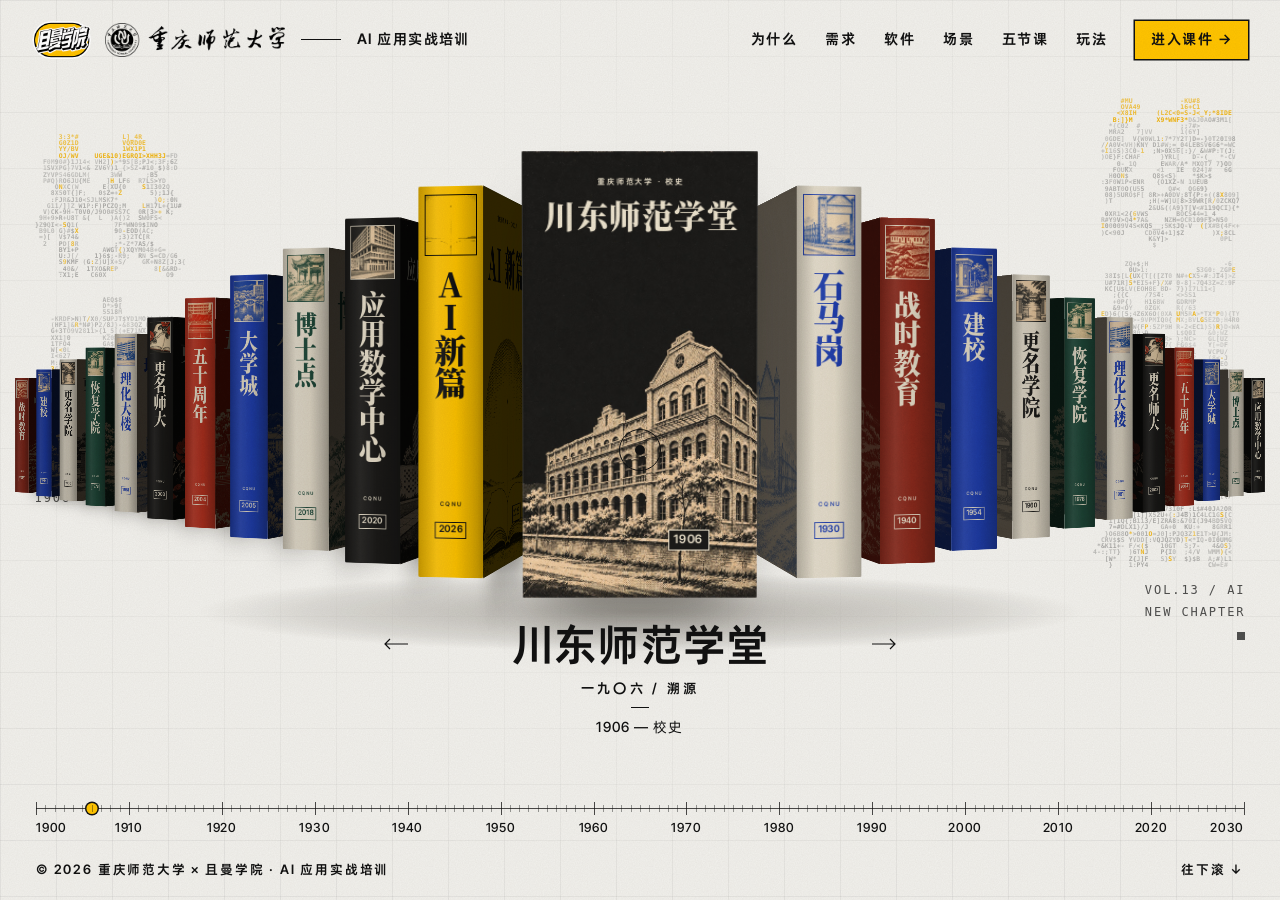
==== commit e847b6ee: "第一节改版：全黑体大字版、AI 三阶段、公众号排版案例、积分看板、工牌入口；各节称呼改为第一节至第五节 Co-Authored-By: Claude Opus 5.5 <noreply@anthrop" ====
--- a/index.html
+++ b/index.html
@@ -16,10 +16,9 @@
   <nav>
     <a class="lbl" href="#why">为什么</a>
     <a class="lbl" href="#needs">需求</a>
-    <a class="lbl" href="#lines">底线</a>
     <a class="lbl" href="#tools">软件</a>
     <a class="lbl" href="#scenes">场景</a>
-    <a class="lbl" href="#day1">五天</a>
+    <a class="lbl" href="#day1">五节课</a>
     <a class="lbl" href="#rules">玩法</a>
     <a class="lbl cta" href="day.html?d=1">进入课件 →</a>
   </nav>
@@ -48,7 +47,7 @@
 <section class="tp" id="tp">
   <div class="m"><span class="lbl">重庆师范大学 × 且曼学院 / 2026</span></div>
   <div class="m"><h1>AI 新篇</h1></div>
-  <div class="m"><p>五天 · 三个软件 · 每天带走一件作品</p></div>
+  <div class="m"><p>五节课 · 三个软件 · 每节课带走一件作品</p></div>
   <div class="m"><span class="lbl hint">翻开 ↓</span></div>
 </section>
 
@@ -79,8 +78,8 @@
   <div class="sw"><button type="button" class="on" data-v="a">原来的六类</button><button type="button" data-v="b">四类</button><span class="lbl">标签 = 第几天解决 · 往下滚自动重排</span></div>
   <div class="nd" id="nd" data-v="a">
    <div class="lay la on">
-    <div class="grp a1"><div class="gh"><span>一 · 底线规范</span><b>3</b></div><div class="gl" data-slot="a1"><span class="chip" data-b="b5"><i>红线与保密</i><em>每天</em></span><span class="chip" data-b="b5"><i>版权与标识</i><em>D2</em></span><span class="chip" data-b="b5"><i>风险案例</i><em>D1</em></span></div></div>
-    <div class="grp a2"><div class="gh"><span>二 · 基础工具入门</span><b>3</b></div><div class="gl" data-slot="a2"><span class="chip" data-b="b1"><i>提示词写法</i><em>每天</em></span><span class="chip" data-b="b1"><i>润色、摘要、纪要</i><em>D1</em></span><span class="chip" data-b="b4"><i>工具对比与台账</i><em>D1</em></span></div></div>
+    <div class="grp a1"><div class="gh"><span>一 · 底线规范</span><b>3</b></div><div class="gl" data-slot="a1"><span class="chip" data-b="b5"><i>红线与保密</i><em>每节课</em></span><span class="chip" data-b="b5"><i>版权与标识</i><em>D2</em></span><span class="chip" data-b="b5"><i>风险案例</i><em>D1</em></span></div></div>
+    <div class="grp a2"><div class="gh"><span>二 · 基础工具入门</span><b>3</b></div><div class="gl" data-slot="a2"><span class="chip" data-b="b1"><i>指令写法</i><em>每节课</em></span><span class="chip" data-b="b1"><i>润色、摘要、纪要</i><em>D1</em></span><span class="chip" data-b="b4"><i>工具对比与台账</i><em>D1</em></span></div></div>
     <div class="grp a3"><div class="gh"><span>三 · 新闻稿件、通稿、采访素材</span><b>12</b></div><div class="gl" data-slot="a3"><span class="chip" data-b="b1"><i>新闻初稿与导语</i><em>D1</em></span><span class="chip" data-b="b1"><i>采访提纲</i><em>D4</em></span><span class="chip" data-b="b1"><i>事实校验</i><em>D4</em></span><span class="chip" data-b="b4"><i>新闻问答机器人</i><em>D5</em></span><span class="chip" data-b="b4"><i>AI 选题库</i><em>D4</em></span><span class="chip" data-b="b1"><i>推文与短视频脚本</i><em>D1</em></span><span class="chip" data-b="b2"><i>配图与海报</i><em>D2</em></span><span class="chip" data-b="b3"><i>字幕与辅助剪辑</i><em>D3</em></span><span class="chip" data-b="b3"><i>数字人、配音、配乐</i><em>D3</em></span><span class="chip" data-b="b4"><i>全流程方法</i><em>D4</em></span><span class="chip" data-b="b2"><i>素材审核与标识</i><em>D2</em></span><span class="chip" data-b="b2"><i>VI 规范初审</i><em>D5</em></span></div></div>
     <div class="grp a4"><div class="gh"><span>四 · 公文、通知、台账、会务</span><b>3</b></div><div class="gl" data-slot="a4"><span class="chip" data-b="b1"><i>方案、总结、通知</i><em>D1</em></span><span class="chip" data-b="b1"><i>表格与台账</i><em>D1</em></span><span class="chip" data-b="b1"><i>公文格式</i><em>D1</em></span></div></div>
     <div class="grp a5"><div class="gh"><span>五 · 理论学习、理论宣讲</span><b>3</b></div><div class="gl" data-slot="a5"><span class="chip" data-b="b1"><i>宣讲稿与提纲</i><em>D1</em></span><span class="chip" data-b="b1"><i>学习简报</i><em>D1</em></span><span class="chip" data-b="b1"><i>表述校对</i><em>D4</em></span></div></div>
@@ -97,25 +96,11 @@
   <p class="punch pb">四类学会了，<b>所有工作都能套，教学也一样。</b></p>
  </div>
 </section>
-<section class="act dark" id="lines">
+
+<section class="act" id="tools">
   <span class="ghost" aria-hidden="true">03</span>
   <header class="ah">
-    <div class="m"><span class="lbl no"><b>03</b><i></i>RULES</span></div>
-    <div class="m"><h2>先说底线</h2></div>
-  </header>
-  <ol class="ln">
-    <li class="rv" style="--i:0"><svg viewBox="0 0 48 48"><rect x="9" y="21" width="30" height="20"/><path d="M15 21v-6a9 9 0 0 1 18 0v6M24 28v6"/></svg><h3>保密</h3><p>涉密、未公开、个人信息，不进联网 AI</p></li>
-    <li class="rv" style="--i:1"><svg viewBox="0 0 48 48"><path d="M8 12h32v20H22l-8 7v-7H8z"/><path d="M16 20h16M16 26h10"/></svg><h3>表述</h3><p>以权威原文为准，标出处</p></li>
-    <li class="rv" style="--i:2"><svg viewBox="0 0 48 48"><path d="M10 8h28v32H10z"/><path d="M16 18l3 3 6-6M16 30l3 3 6-6M29 19h4M29 31h4"/></svg><h3>事实</h3><p>人名、职务、时间、数字，逐条核</p></li>
-    <li class="rv" style="--i:3"><svg viewBox="0 0 48 48"><circle cx="24" cy="18" r="8"/><path d="M9 41c1-9 7-13 15-13s14 4 15 13"/><path d="M36 8l4 4M40 8l-4 4"/></svg><h3>版权和肖像</h3><p>校徽用官方文件；真人形象要本人同意</p></li>
-    <li class="rv" style="--i:4"><svg viewBox="0 0 48 48"><path d="M8 8h16l17 17-16 16L8 24z"/><circle cx="17" cy="17" r="3"/></svg><h3>标识</h3><p>对外发布，加 AI 标识</p></li>
-  </ol>
-  <p class="punch rv" style="--i:6">AI 出初稿，<b>人来核对和拍板。</b></p>
-</section>
-<section class="act" id="tools">
-  <span class="ghost" aria-hidden="true">04</span>
-  <header class="ah">
-    <div class="m"><span class="lbl no"><b>04</b><i></i>TOOLS</span></div>
+    <div class="m"><span class="lbl no"><b>03</b><i></i>TOOLS</span></div>
     <div class="m"><h2>四类事，三个软件就够</h2></div>
   </header>
   <div class="map" id="map">
@@ -127,16 +112,16 @@
    </div>
    <svg class="wires" id="wires" aria-hidden="true"></svg>
    <div class="tlr">
-    <div class="tc rv" style="--i:5" data-from="t1 t4"><figure class="shot"><img src="img/tool/wb-site.jpg" alt="WorkBuddy 官网截图"></figure><div class="th"><img class="lg" src="img/tool/wb.svg" alt=""><h3>WorkBuddy</h3><span class="lbl">第 1、4 天</span></div><p class="what">腾讯出的 AI 办公助手。说一句话，它自己动手，交付文档、表格、PPT。</p><ul class="can"><li>读写文件夹</li><li>技能</li><li>定时任务</li><li>手机派活</li></ul></div>
-    <div class="tc rv" style="--i:6" data-from="t2 t3"><figure class="shot"><img src="img/tool/rh-site.jpg" alt="RunningHub 官网截图"></figure><div class="th"><img class="lg" src="img/tool/rh.png" alt=""><h3>RunningHub</h3><span class="lbl">第 2、3 天</span></div><p class="what">国内的云端出图、出视频平台。</p><ul class="can"><li>海报配图</li><li>图生视频</li><li>数字人、配音</li></ul></div>
-    <div class="tc rv" style="--i:7" data-from="t4"><figure class="shot"><img src="img/tool/ds-site.jpg" alt="DeepSeek Harness 官网截图"></figure><div class="th"><img class="lg" src="img/tool/ds.png" alt=""><h3>DeepSeek Harness</h3><span class="lbl">第 5 天</span></div><p class="what">深度求索开源的智能体工作台，装在自己电脑上。</p><ul class="can"><li>本地工作区</li><li>插件</li><li>自己的工作台</li></ul></div>
+    <div class="tc rv" style="--i:5" data-from="t1 t4"><figure class="shot"><img src="img/tool/wb-site.jpg" alt="WorkBuddy 官网截图"></figure><div class="th"><img class="lg" src="img/tool/wb.svg" alt=""><h3>WorkBuddy</h3></div><p class="what">腾讯出的 AI 办公助手。说一句话，它自己动手，交付文档、表格、PPT。</p><ul class="can"><li>读写文件夹</li><li>技能</li><li>定时任务</li><li>手机派活</li></ul></div>
+    <div class="tc rv" style="--i:6" data-from="t2 t3"><figure class="shot"><img src="img/tool/rh-site.jpg" alt="RunningHub 官网截图"></figure><div class="th"><img class="lg" src="img/tool/rh.png" alt=""><h3>RunningHub</h3></div><p class="what">国内的云端出图、出视频平台。</p><ul class="can"><li>海报配图</li><li>图生视频</li><li>数字人、配音</li></ul></div>
+    <div class="tc rv" style="--i:7" data-from="t4"><figure class="shot"><img src="img/tool/ds-site.jpg" alt="DeepSeek Harness 官网截图"></figure><div class="th"><img class="lg" src="img/tool/ds.png" alt=""><h3>DeepSeek Harness</h3></div><p class="what">深度求索开源的智能体工作台，装在自己电脑上。</p><ul class="can"><li>本地工作区</li><li>插件</li><li>自己的工作台</li></ul></div>
    </div>
   </div>
 </section>
 <section class="act" id="scenes">
-  <span class="ghost" aria-hidden="true">05</span>
-  <header class="ah">
-    <div class="m"><span class="lbl no"><b>05</b><i></i>SCENES</span></div>
+  <span class="ghost" aria-hidden="true">04</span>
+  <header class="ah">
+    <div class="m"><span class="lbl no"><b>04</b><i></i>SCENES</span></div>
     <div class="m"><h2>学一个，会一类</h2></div>
   </header>
   <div class="scs">
@@ -153,7 +138,7 @@
 <section class="act day" id="day1">
   <div class="dw">
    <div class="dl">
-    <div class="m"><span class="lbl no"><b>第 1 天</b><i></i><img class="lg" src="img/tool/wb.svg" alt="">WorkBuddy</span></div>
+    <div class="m"><span class="lbl no"><b>第一节</b><i></i><img class="lg" src="img/tool/wb.svg" alt="">WorkBuddy</span></div>
     <div class="m"><h2>AI 智能体与办公提效</h2></div>
     <div class="con rv" style="--i:1"><span class="lbl">先讲清楚</span><button type="button" data-x="agent">Agent<i>▸</i></button><button type="button" data-x="mcp">MCP<i>▸</i></button><button type="button" data-x="skill">Skill<i>▸</i></button></div>
     <div class="rl rv" style="--i:2"><span class="lbl">带着做</span><button type="button" data-r="0" class="on">宣传部</button><button type="button" data-r="1">二级部门</button><button type="button" data-r="2">教学岗</button><button type="button" data-r="3">学生</button></div>
@@ -164,17 +149,17 @@
      <li class="rv" style="--i:6"><b>04</b><h3>把自己的写法存成技能</h3><p><em data-r="0" class="on">学校新闻稿的写法</em><em data-r="1">本单位通知的格式</em><em data-r="2">自己的教案模板</em><em data-r="3">课程论文的格式</em></p></li>
     </ol>
     <div class="out rv" style="--i:7"><span class="lbl">带走</span>每天推到手机的早报 · 一个自己的写作技能</div>
-    <a class="lbl go1 rv" style="--i:8" href="day.html?d=1">打开第 1 天的课件 →</a>
-   </div>
-   <div class="dr"><img src="img/day/d1.jpg" alt="" loading="lazy"><b class="dn">01</b><span class="lbl dk">DAY 1 / 5</span><span class="lbl dt2"><img class="lg" src="img/tool/wb.svg" alt="">WorkBuddy</span></div>
+    <a class="lbl go1 rv" style="--i:8" href="day.html?d=1">打开第一节的课件 →</a>
+   </div>
+   <div class="dr"><img src="img/day/d1.jpg" alt="" loading="lazy"><b class="dn">01</b><span class="lbl dk">第一节 / 5</span><span class="lbl dt2"><img class="lg" src="img/tool/wb.svg" alt="">WorkBuddy</span></div>
   </div>
 </section>
 <section class="act day" id="day2">
   <div class="dw">
    <div class="dl">
-    <div class="m"><span class="lbl no"><b>第 2 天</b><i></i><img class="lg" src="img/tool/rh.png" alt="">RunningHub</span></div>
+    <div class="m"><span class="lbl no"><b>第二节</b><i></i><img class="lg" src="img/tool/rh.png" alt="">RunningHub</span></div>
     <div class="m"><h2>AIGC 视觉创作</h2></div>
-    <div class="con rv" style="--i:1"><span class="lbl">先讲清楚</span><button type="button" data-x="diffuse">生图原理<i>▸</i></button><button type="button" data-x="prompt">提示词六要素<i>▸</i></button></div>
+    <div class="con rv" style="--i:1"><span class="lbl">先讲清楚</span><button type="button" data-x="diffuse">生图原理<i>▸</i></button><button type="button" data-x="prompt">指令六要素<i>▸</i></button></div>
     <div class="rl rv" style="--i:2"><span class="lbl">带着做</span><button type="button" data-r="0" class="on">宣传部</button><button type="button" data-r="1">二级部门</button><button type="button" data-r="2">教学岗</button><button type="button" data-r="3">学生</button></div>
     <ol class="cs3">
      <li class="rv" style="--i:3"><b>01</b><h3>活动海报</h3><p><em data-r="0" class="on">新闻宣传活动月</em><em data-r="1">本单位的讲座、会议</em><em data-r="2">课程封面、公开课</em><em data-r="3">社团招新、班会</em></p></li>
@@ -183,15 +168,15 @@
      <li class="rv" style="--i:6"><b>04</b><h3>节日海报、表情包</h3><p><em data-r="0" class="on">学校官方账号</em><em data-r="1">本单位公众号</em><em data-r="2">班级群</em><em data-r="3">社团账号</em></p></li>
     </ol>
     <div class="out rv" style="--i:7"><span class="lbl">带走</span>一张能发的海报 · 一组修复好的老照片</div>
-    <a class="lbl go1 rv" style="--i:8" href="day.html?d=2">打开第 2 天的课件 →</a>
-   </div>
-   <div class="dr"><img src="img/day/d2.jpg" alt="" loading="lazy"><b class="dn">02</b><span class="lbl dk">DAY 2 / 5</span><span class="lbl dt2"><img class="lg" src="img/tool/rh.png" alt="">RunningHub</span></div>
+    <a class="lbl go1 rv" style="--i:8" href="day.html?d=2">打开第二节的课件 →</a>
+   </div>
+   <div class="dr"><img src="img/day/d2.jpg" alt="" loading="lazy"><b class="dn">02</b><span class="lbl dk">第二节 / 5</span><span class="lbl dt2"><img class="lg" src="img/tool/rh.png" alt="">RunningHub</span></div>
   </div>
 </section>
 <section class="act day" id="day3">
   <div class="dw">
    <div class="dl">
-    <div class="m"><span class="lbl no"><b>第 3 天</b><i></i><img class="lg" src="img/tool/rh.png" alt="">RunningHub · 剪映</span></div>
+    <div class="m"><span class="lbl no"><b>第三节</b><i></i><img class="lg" src="img/tool/rh.png" alt="">RunningHub · 剪映</span></div>
     <div class="m"><h2>AIGC 视频创作</h2></div>
     <div class="con rv" style="--i:1"><span class="lbl">先讲清楚</span><button type="button" data-x="vtypes">视频生成的几类<i>▸</i></button><button type="button" data-x="camera">镜头语言<i>▸</i></button></div>
     <div class="rl rv" style="--i:2"><span class="lbl">带着做</span><button type="button" data-r="0" class="on">宣传部</button><button type="button" data-r="1">二级部门</button><button type="button" data-r="2">教学岗</button><button type="button" data-r="3">学生</button></div>
@@ -202,15 +187,15 @@
      <li class="rv" style="--i:6"><b>04</b><h3>活动快剪</h3><p><em data-r="0" class="on">开学典礼</em><em data-r="1">本单位的一场活动</em><em data-r="2">公开课片段</em><em data-r="3">晚会、比赛</em></p></li>
     </ol>
     <div class="out rv" style="--i:7"><span class="lbl">带走</span>一条 15 秒短片 · 一条自选短片</div>
-    <a class="lbl go1 rv" style="--i:8" href="day.html?d=3">打开第 3 天的课件 →</a>
-   </div>
-   <div class="dr"><img src="img/day/d3.jpg" alt="" loading="lazy"><b class="dn">03</b><span class="lbl dk">DAY 3 / 5</span><span class="lbl dt2"><img class="lg" src="img/tool/rh.png" alt="">RunningHub · 剪映</span></div>
+    <a class="lbl go1 rv" style="--i:8" href="day.html?d=3">打开第三节的课件 →</a>
+   </div>
+   <div class="dr"><img src="img/day/d3.jpg" alt="" loading="lazy"><b class="dn">03</b><span class="lbl dk">第三节 / 5</span><span class="lbl dt2"><img class="lg" src="img/tool/rh.png" alt="">RunningHub · 剪映</span></div>
   </div>
 </section>
 <section class="act day" id="day4">
   <div class="dw">
    <div class="dl">
-    <div class="m"><span class="lbl no"><b>第 4 天</b><i></i><img class="lg" src="img/tool/wb.svg" alt="">WorkBuddy · RunningHub</span></div>
+    <div class="m"><span class="lbl no"><b>第四节</b><i></i><img class="lg" src="img/tool/wb.svg" alt="">WorkBuddy · RunningHub</span></div>
     <div class="m"><h2>宣传工作流与自动化</h2></div>
     <div class="con rv" style="--i:1"><span class="lbl">先讲清楚</span><button type="button" data-x="flow">工作流和检查点<i>▸</i></button></div>
     <div class="rl rv" style="--i:2"><span class="lbl">带着做</span><button type="button" data-r="0" class="on">宣传部</button><button type="button" data-r="1">二级部门</button><button type="button" data-r="2">教学岗</button><button type="button" data-r="3">学生</button></div>
@@ -220,15 +205,15 @@
      <li class="rv" style="--i:5"><b>03</b><h3>黑客松</h3><p><em class="on">抽命题，现场做</em></p></li>
     </ol>
     <div class="out rv" style="--i:7"><span class="lbl">带走</span>“活动出整套”技能 · 一个自动跑的数字员工</div>
-    <a class="lbl go1 rv" style="--i:8" href="day.html?d=4">打开第 4 天的课件 →</a>
-   </div>
-   <div class="dr"><img src="img/day/d4.jpg" alt="" loading="lazy"><b class="dn">04</b><span class="lbl dk">DAY 4 / 5</span><span class="lbl dt2"><img class="lg" src="img/tool/wb.svg" alt="">WorkBuddy · RunningHub</span></div>
+    <a class="lbl go1 rv" style="--i:8" href="day.html?d=4">打开第四节的课件 →</a>
+   </div>
+   <div class="dr"><img src="img/day/d4.jpg" alt="" loading="lazy"><b class="dn">04</b><span class="lbl dk">第四节 / 5</span><span class="lbl dt2"><img class="lg" src="img/tool/wb.svg" alt="">WorkBuddy · RunningHub</span></div>
   </div>
 </section>
 <section class="act day" id="day5">
   <div class="dw">
    <div class="dl">
-    <div class="m"><span class="lbl no"><b>第 5 天</b><i></i><img class="lg" src="img/tool/ds.png" alt="">DeepSeek Harness</span></div>
+    <div class="m"><span class="lbl no"><b>第五节</b><i></i><img class="lg" src="img/tool/ds.png" alt="">DeepSeek Harness</span></div>
     <div class="m"><h2>综合应用与成果展示</h2></div>
     <div class="con rv" style="--i:1"><span class="lbl">先讲清楚</span><button type="button" data-x="harness">模型和底盘<i>▸</i></button></div>
     <div class="rl rv" style="--i:2"><span class="lbl">带着做</span></div>
@@ -238,22 +223,22 @@
      <li class="rv" style="--i:5"><b>03</b><h3>路演和颁奖</h3><p><em class="on">每组一位</em></p></li>
     </ol>
     <div class="out rv" style="--i:7"><span class="lbl">带走</span>个人作品集 · “AI 种子教师”工牌</div>
-    <a class="lbl go1 rv" style="--i:8" href="day.html?d=5">打开第 5 天的课件 →</a>
-   </div>
-   <div class="dr"><img src="img/day/d5.jpg" alt="" loading="lazy"><b class="dn">05</b><span class="lbl dk">DAY 5 / 5</span><span class="lbl dt2"><img class="lg" src="img/tool/ds.png" alt="">DeepSeek Harness</span></div>
+    <a class="lbl go1 rv" style="--i:8" href="day.html?d=5">打开第五节的课件 →</a>
+   </div>
+   <div class="dr"><img src="img/day/d5.jpg" alt="" loading="lazy"><b class="dn">05</b><span class="lbl dk">第五节 / 5</span><span class="lbl dt2"><img class="lg" src="img/tool/ds.png" alt="">DeepSeek Harness</span></div>
   </div>
 </section>
 <section class="act" id="rules">
  <div class="pw">
   <div class="pleft">
   <header class="ah">
-    <div class="m"><span class="lbl no"><b>07</b><i></i>PLAY</span></div>
+    <div class="m"><span class="lbl no"><b>05</b><i></i>PLAY</span></div>
     <div class="m"><h2>怎么玩</h2></div>
   </header>
    <ol class="pl" id="pl">
     <li class="rv on" style="--i:1" data-v="0"><b>01</b><h3>AI 工牌</h3><p>课表、提醒、交作业、看分数</p></li>
-    <li class="rv" style="--i:2" data-v="1"><b>02</b><h3>组队</h3><p>第 2 或第 3 天，4–5 人一组</p></li>
-    <li class="rv" style="--i:3" data-v="2"><b>03</b><h3>比赛</h3><p>当天作品 + 限时挑战卡</p></li>
+    <li class="rv" style="--i:2" data-v="1"><b>02</b><h3>组队</h3><p>第 2 或第三节，4–5 人一组</p></li>
+    <li class="rv" style="--i:3" data-v="2"><b>03</b><h3>比赛</h3><p>这节课作品 + 限时挑战卡</p></li>
     <li class="rv" style="--i:4" data-v="3"><b>04</b><h3>排名</h3><p>评委打分 + 观众投票，只公布前三</p></li>
     <li class="rv" style="--i:5" data-v="4"><b>05</b><h3>奖惩</h3><p>垫底转趣味转盘；交齐作品，解锁“AI 种子教师”</p></li>
    </ol>
@@ -268,7 +253,7 @@
        <div class="st"><b>09:40</b><span>MON</span><em><u></u>85%</em></div>
        <div class="vw on" data-v="0"><div class="who"><img src="img/badge/avatar.png" alt=""><div><strong>示例学员</strong><span>Token值</span><b>666</b><i><u></u></i><small>/ 40000</small></div></div><div class="tiles"><span class="on">GAME<svg viewBox="0 0 24 24"><path d="M6 3l15 9-15 9z"/></svg></span><span>IMAGE<svg viewBox="0 0 24 24"><path d="M2 4h20v16H2z M5 17l5-6 4 4 2-2 3 4z"/></svg></span></div></div>
        <div class="vw" data-v="1"><div class="vh">TEAM 03</div><div class="team"><i></i><i></i><i></i><i></i><i class="add">+</i></div><div class="vs">4 / 5 人</div><div class="vb">等待队友加入</div></div>
-       <div class="vw" data-v="2"><div class="vh">限时挑战</div><div class="clock">14:59</div><div class="vs">今日命题</div><div class="vb y">活动海报</div></div>
+       <div class="vw" data-v="2"><div class="vh">限时挑战</div><div class="clock">14:59</div><div class="vs">本节命题</div><div class="vb y">活动海报</div></div>
        <div class="vw" data-v="3"><div class="vh">RANK</div><ol class="rank"><li><b>1</b><i style="--w:96%"></i></li><li><b>2</b><i style="--w:82%"></i></li><li><b>3</b><i style="--w:71%"></i></li></ol><div class="vs">只公布前三</div></div>
        <div class="vw" data-v="4"><div class="vh">UNLOCKED</div><div class="wheel"></div><div class="vb y">AI 种子教师</div></div>
       </div></div>
@@ -280,21 +265,21 @@
  </div>
 </section>
 <section class="act" id="take">
-  <span class="ghost" aria-hidden="true">08</span>
-  <header class="ah">
-    <div class="m"><span class="lbl no"><b>08</b><i></i>AFTER</span></div>
-    <div class="m"><h2>五天之后，带走这些</h2></div>
+  <span class="ghost" aria-hidden="true">06</span>
+  <header class="ah">
+    <div class="m"><span class="lbl no"><b>06</b><i></i>AFTER</span></div>
+    <div class="m"><h2>五节课之后，带走这些</h2></div>
   </header>
   <div class="tk6">
    <div class="tkc rv" style="--i:0"><b>01</b><h3>作品集</h3><p>每人一个能分享的链接</p></div>
    <div class="tkc rv" style="--i:1"><b>02</b><h3>技能和数字员工</h3><p>回去接着用</p></div>
    <div class="tkc rv" style="--i:2"><b>03</b><h3>工牌和证书</h3><p>“AI 种子教师”</p></div>
    <div class="tkc rv" style="--i:3"><b>04</b><h3>100+ 案例库</h3><p>照着扩展，持续更新</p></div>
-   <div class="tkc rv" style="--i:4"><b>05</b><h3>内容工作台</h3><p>结业当天装进电脑</p></div>
+   <div class="tkc rv" style="--i:4"><b>05</b><h3>内容工作台</h3><p>结业这节课装进电脑</p></div>
    <div class="tkc rv" style="--i:5"><b>06</b><h3>班级群</h3><p>资料、回放、答疑</p></div>
   </div>
   <div class="by rv" style="--i:6"><img src="img/brand/cqnu-ink.png" alt="重庆师范大学"><i>×</i><img src="img/brand/qieman.png" alt="且曼学院"></div>
-  <a class="go rv" style="--i:7" href="day.html?d=1"><span class="lbl">开始上课</span><strong>进入第 1 天</strong><i>→</i></a>
+  <a class="go rv" style="--i:7" href="day.html?d=1"><span class="lbl">开始上课</span><strong>进入第一节</strong><i>→</i></a>
 </section>
 </main>
 
--- a/assets/fonts.css
+++ b/assets/fonts.css
@@ -3,6 +3,8 @@
 @font-face{font-family:"Inter Tight";src:url(../fonts/intertight.woff2) format("woff2");font-weight:100 900;font-display:swap;unicode-range:U+0000-024F,U+2000-206F,U+2190-21FF}
 @font-face{font-family:"CQ Sans";src:url(../fonts/sans-400.woff2) format("woff2");font-weight:100 500;font-display:swap}
 @font-face{font-family:"CQ Sans";src:url(../fonts/sans-700.woff2) format("woff2");font-weight:600 900;font-display:swap}
+@font-face{font-family:"CQ Heavy";src:url(../fonts/sans-900.woff2) format("woff2");font-weight:100 900;font-display:swap}
 @font-face{font-family:"CQ Big";src:url(../fonts/sans-900.woff2) format("woff2");font-weight:800;font-display:block}
+@font-face{font-family:"CQ Num";src:url(../fonts/din.woff2) format("woff2");font-weight:100 900;font-display:swap;unicode-range:U+0000-007F,U+00B7,U+2013,U+2014}
 @font-face{font-family:"CQ Serif";src:url(../fonts/serif-400.woff2) format("woff2");font-weight:400;font-display:swap}
 @font-face{font-family:"CQ Serif";src:url(../fonts/serif-900.woff2) format("woff2");font-weight:900;font-display:swap}
